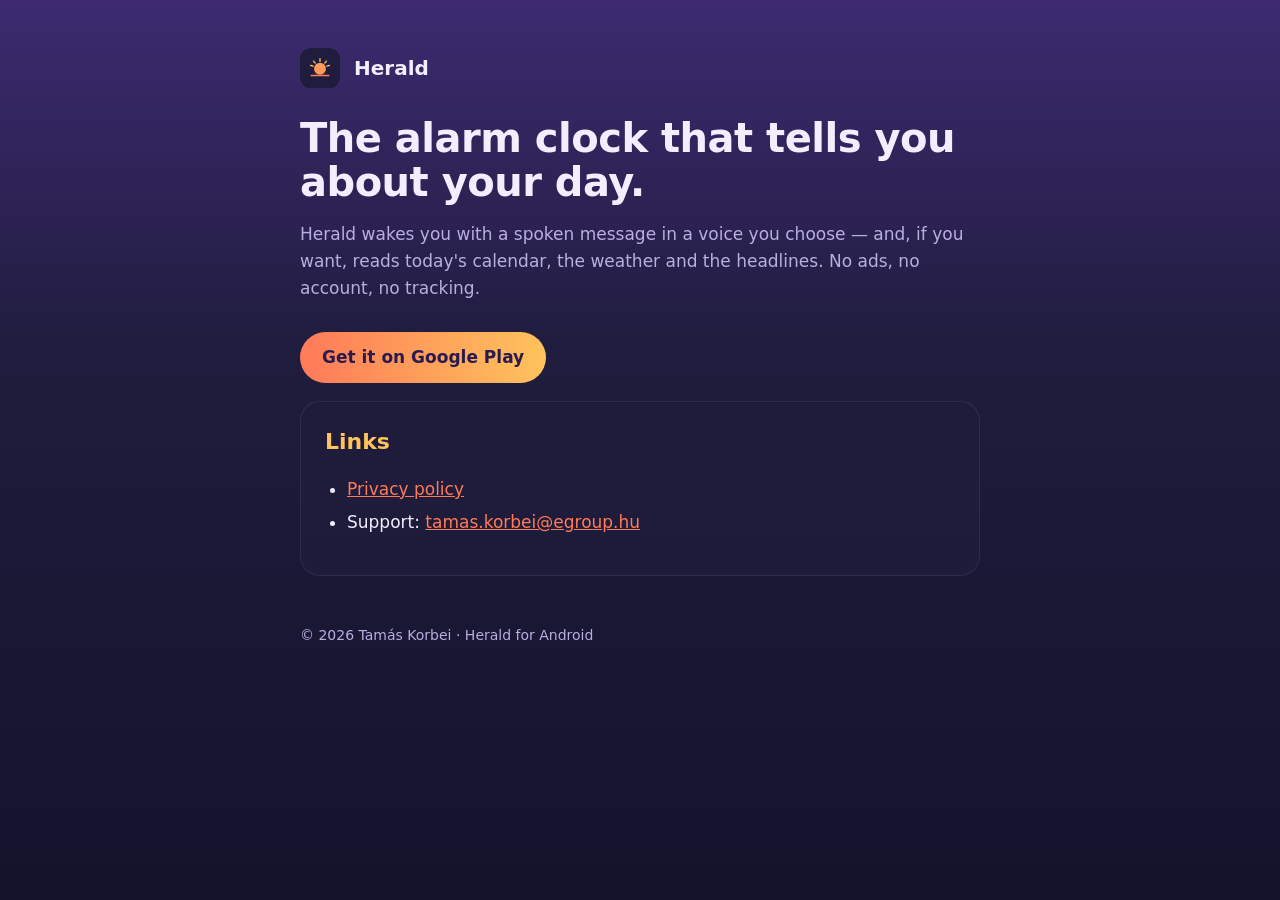
==== index.html @ 9652ef7a "Herald site: landing page and privacy policy Static pages for GitHub Pages; the policy is rendered f" ====
<!doctype html>
<html lang="en">
<head>
<meta charset="utf-8">
<meta name="viewport" content="width=device-width,initial-scale=1">
<title>Herald — Talking Alarm Clock</title>
<meta name="description" content="Herald is an Android alarm clock that wakes you with a voice and tells you about your day: calendar, weather and news, read aloud.">
<link rel="stylesheet" href="style.css">
</head>
<body>
<main>
<header><svg class="mark" viewBox="0 0 108 108" width="40" height="40" aria-hidden="true"><rect width="108" height="108" rx="24" fill="#1F1C3D"/><path d="M54,36 L54,29 M41.1,40.7 L36.6,35.3 M66.9,40.7 L71.4,35.3 M35.2,49.2 L28.6,46.8 M72.8,49.2 L79.4,46.8" stroke="#FFC35C" stroke-width="3.5" stroke-linecap="round" fill="none"/><circle cx="54" cy="56" r="16" fill="#FF9C5B"/><path d="M30,74 L78,74" stroke="#FF7A59" stroke-width="4" stroke-linecap="round"/></svg><a href="./">Herald</a></header>
<h1>The alarm clock that tells you about your day.</h1>
<p class="muted">Herald wakes you with a spoken message in a voice you choose — and, if you want, reads today's calendar, the weather and the headlines. No ads, no account, no tracking.</p>
<a class="cta" href="https://play.google.com/store/apps/details?id=hu.korbei.herald">Get it on Google Play</a>
<div class="card">
<h2 style="margin-top:0">Links</h2>
<ul>
<li><a href="privacy.html">Privacy policy</a></li>
<li>Support: <a href="mailto:tamas.korbei@egroup.hu">tamas.korbei@egroup.hu</a></li>
</ul>
</div>
<footer>© 2026 Tamás Korbei · Herald for Android</footer>
</main>
</body>
</html>
---- style.css ----
:root{--bg:#14122B;--card:#1F1C3D;--fg:#F3EEFF;--muted:#B9AEE0;--amber:#FFC35C;--coral:#FF7A59;--mint:#8FE3C4}
*{box-sizing:border-box}
html{color-scheme:dark}
body{margin:0;background:linear-gradient(180deg,#3D2A70 0,#1F1C3D 40%,#14122B 100%) fixed;color:var(--fg);
     font:17px/1.6 system-ui,-apple-system,"Segoe UI",Roboto,sans-serif}
main{max-width:720px;margin:0 auto;padding:48px 20px 80px}
header{display:flex;align-items:center;gap:14px;margin-bottom:28px}
header a{color:inherit;text-decoration:none;font-weight:700;font-size:20px}
.mark{width:40px;height:40px;border-radius:11px;background:linear-gradient(180deg,#3D2A70,#14122B);display:grid;place-items:center}
h1{font-size:40px;line-height:1.1;margin:0 0 8px;letter-spacing:-.5px}
h2{font-size:22px;margin:36px 0 10px;color:var(--amber)}
p,li{color:var(--fg)}
.muted{color:var(--muted)}
a{color:var(--coral)}
ul{padding-left:22px}
li{margin:6px 0}
.card{background:rgba(31,28,61,.75);border:1px solid rgba(255,255,255,.08);border-radius:20px;padding:22px 24px;margin:18px 0}
.cta{display:inline-block;margin-top:12px;padding:12px 22px;border-radius:999px;background:linear-gradient(90deg,var(--coral),var(--amber));color:#2A1B4F;font-weight:800;text-decoration:none}
footer{margin-top:48px;color:var(--muted);font-size:14px}
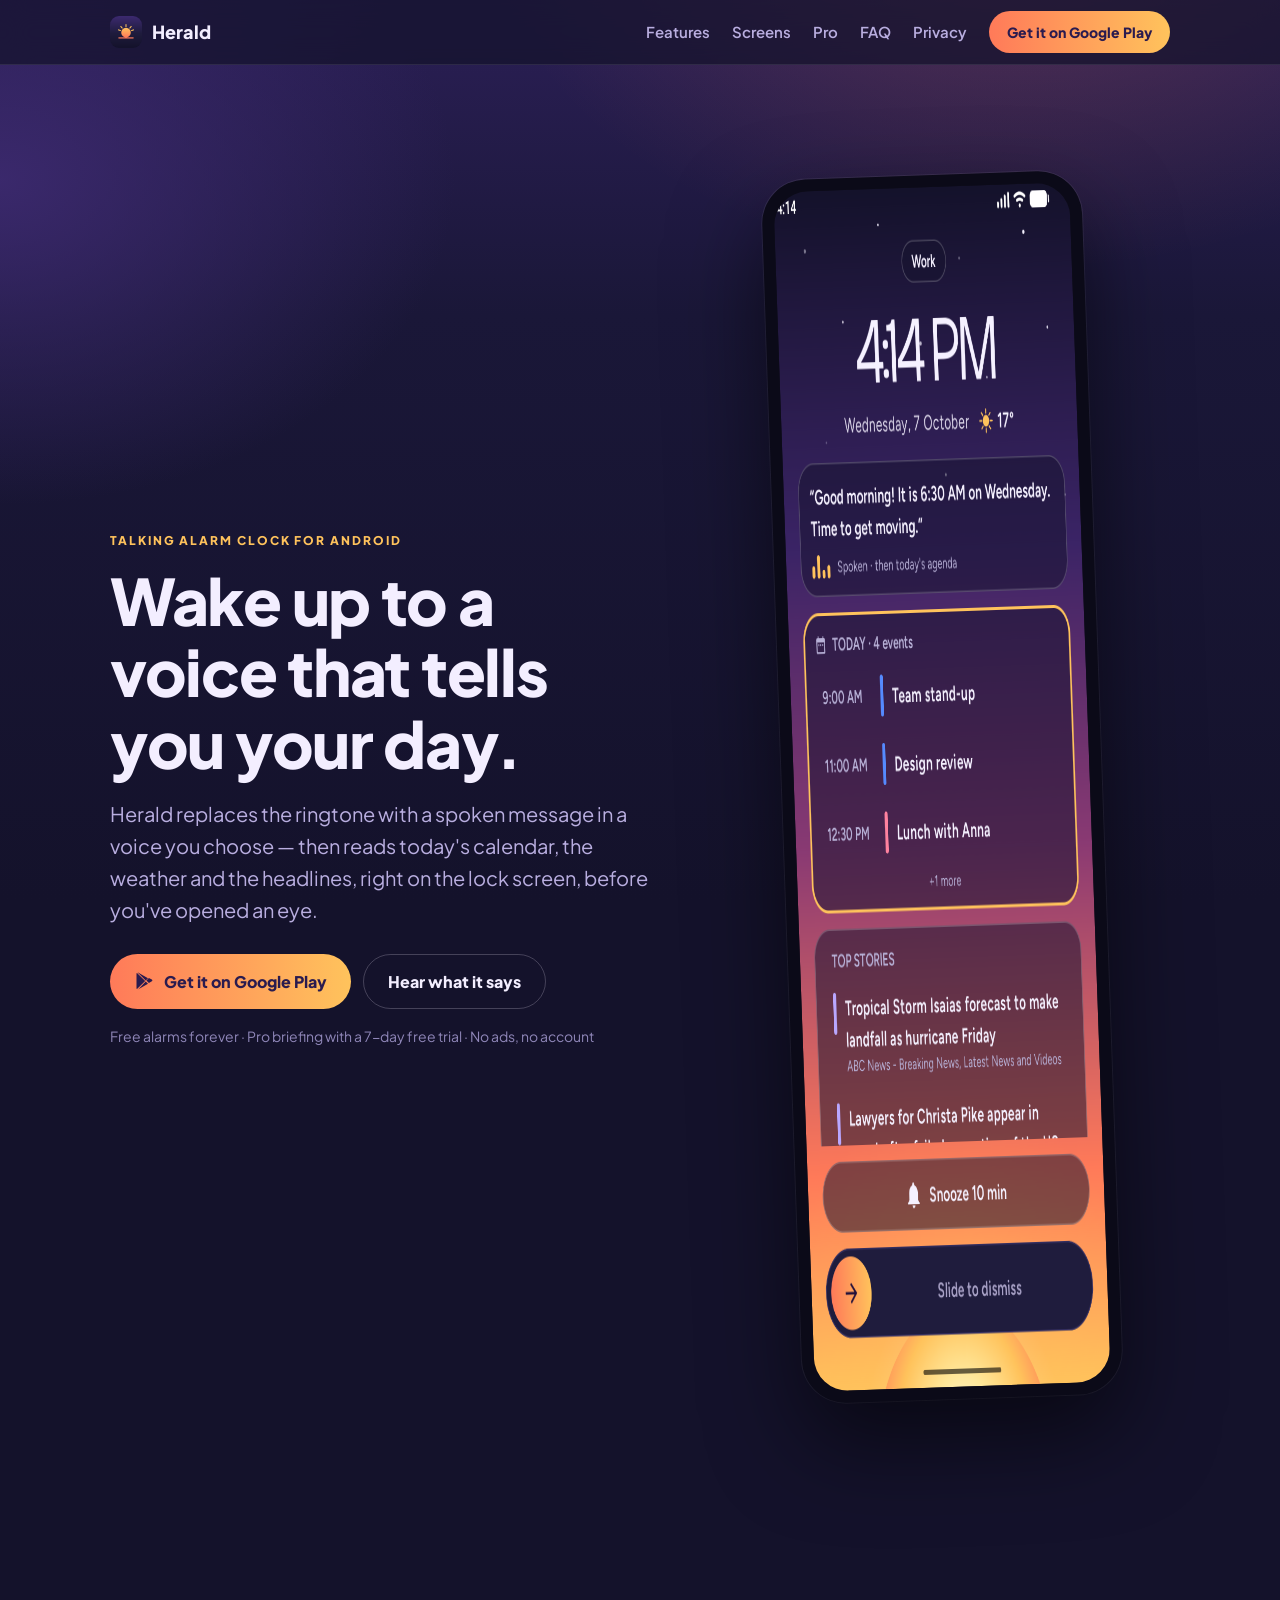
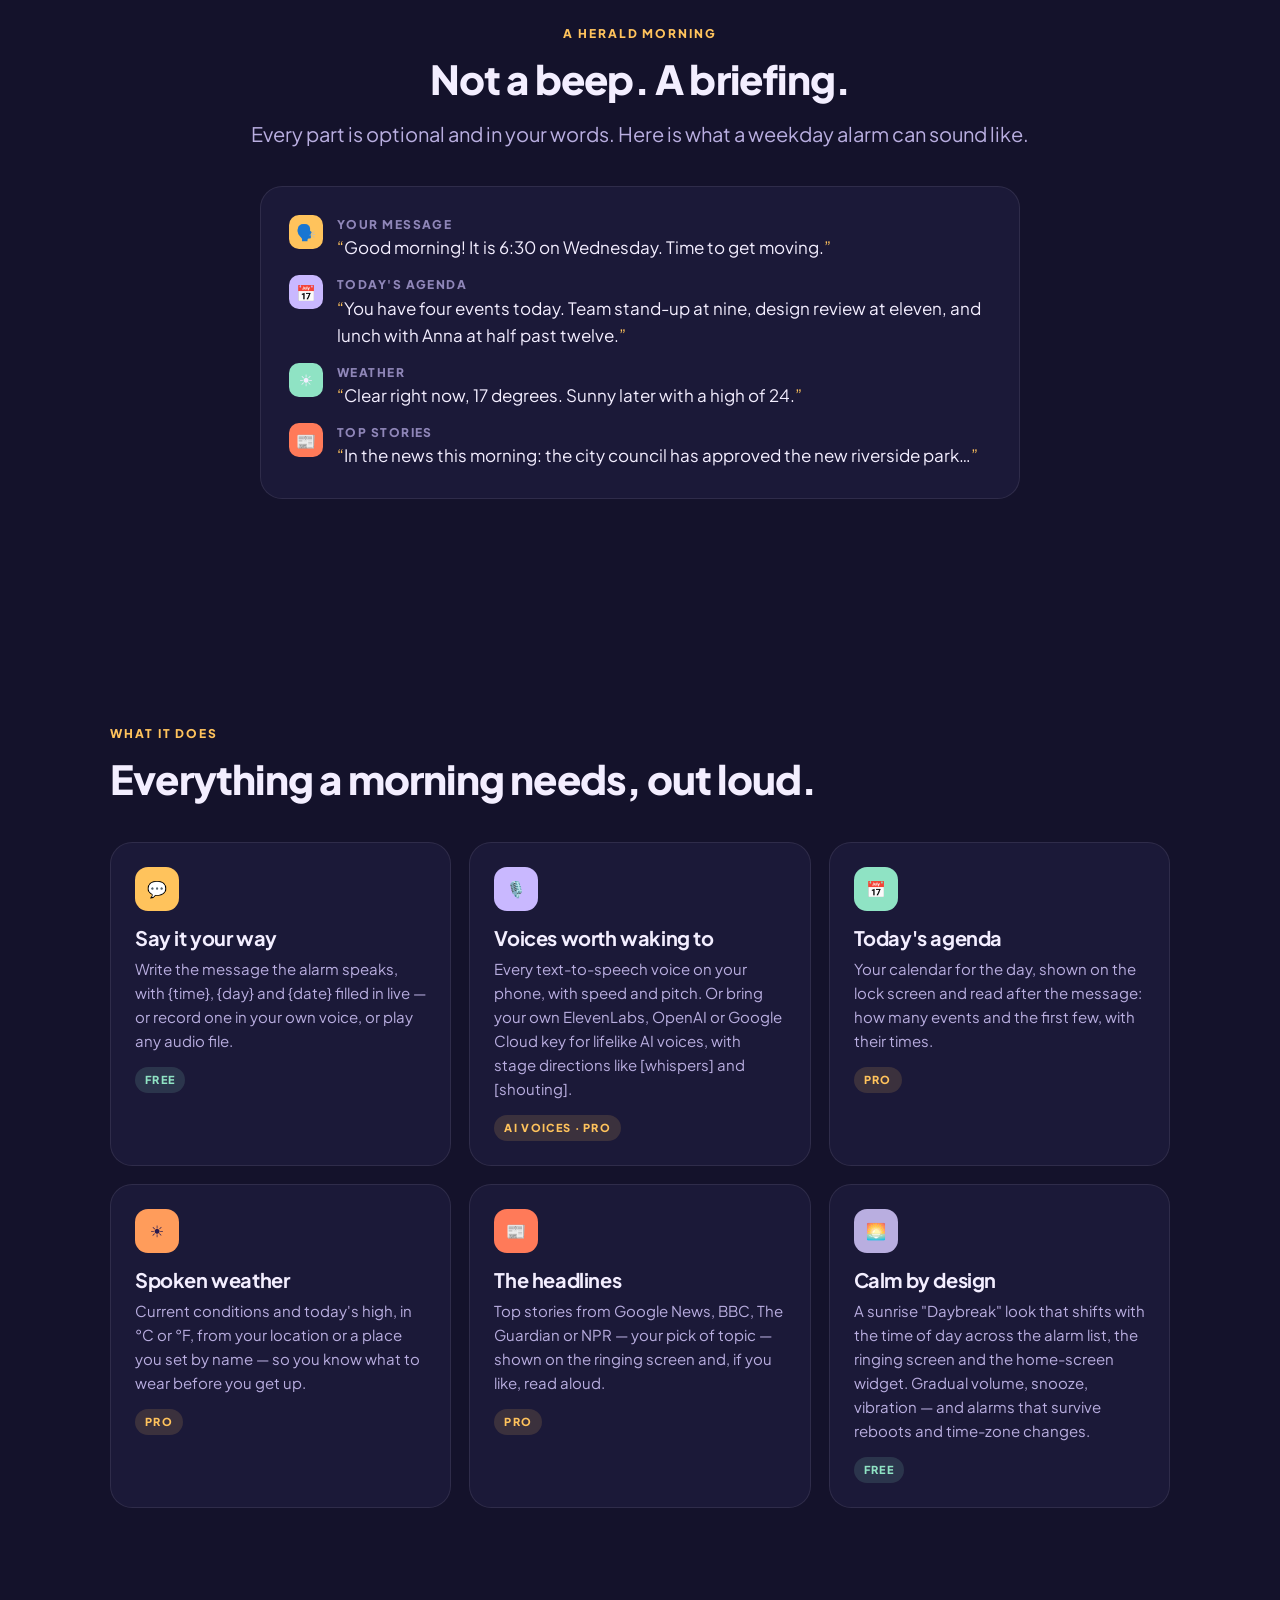
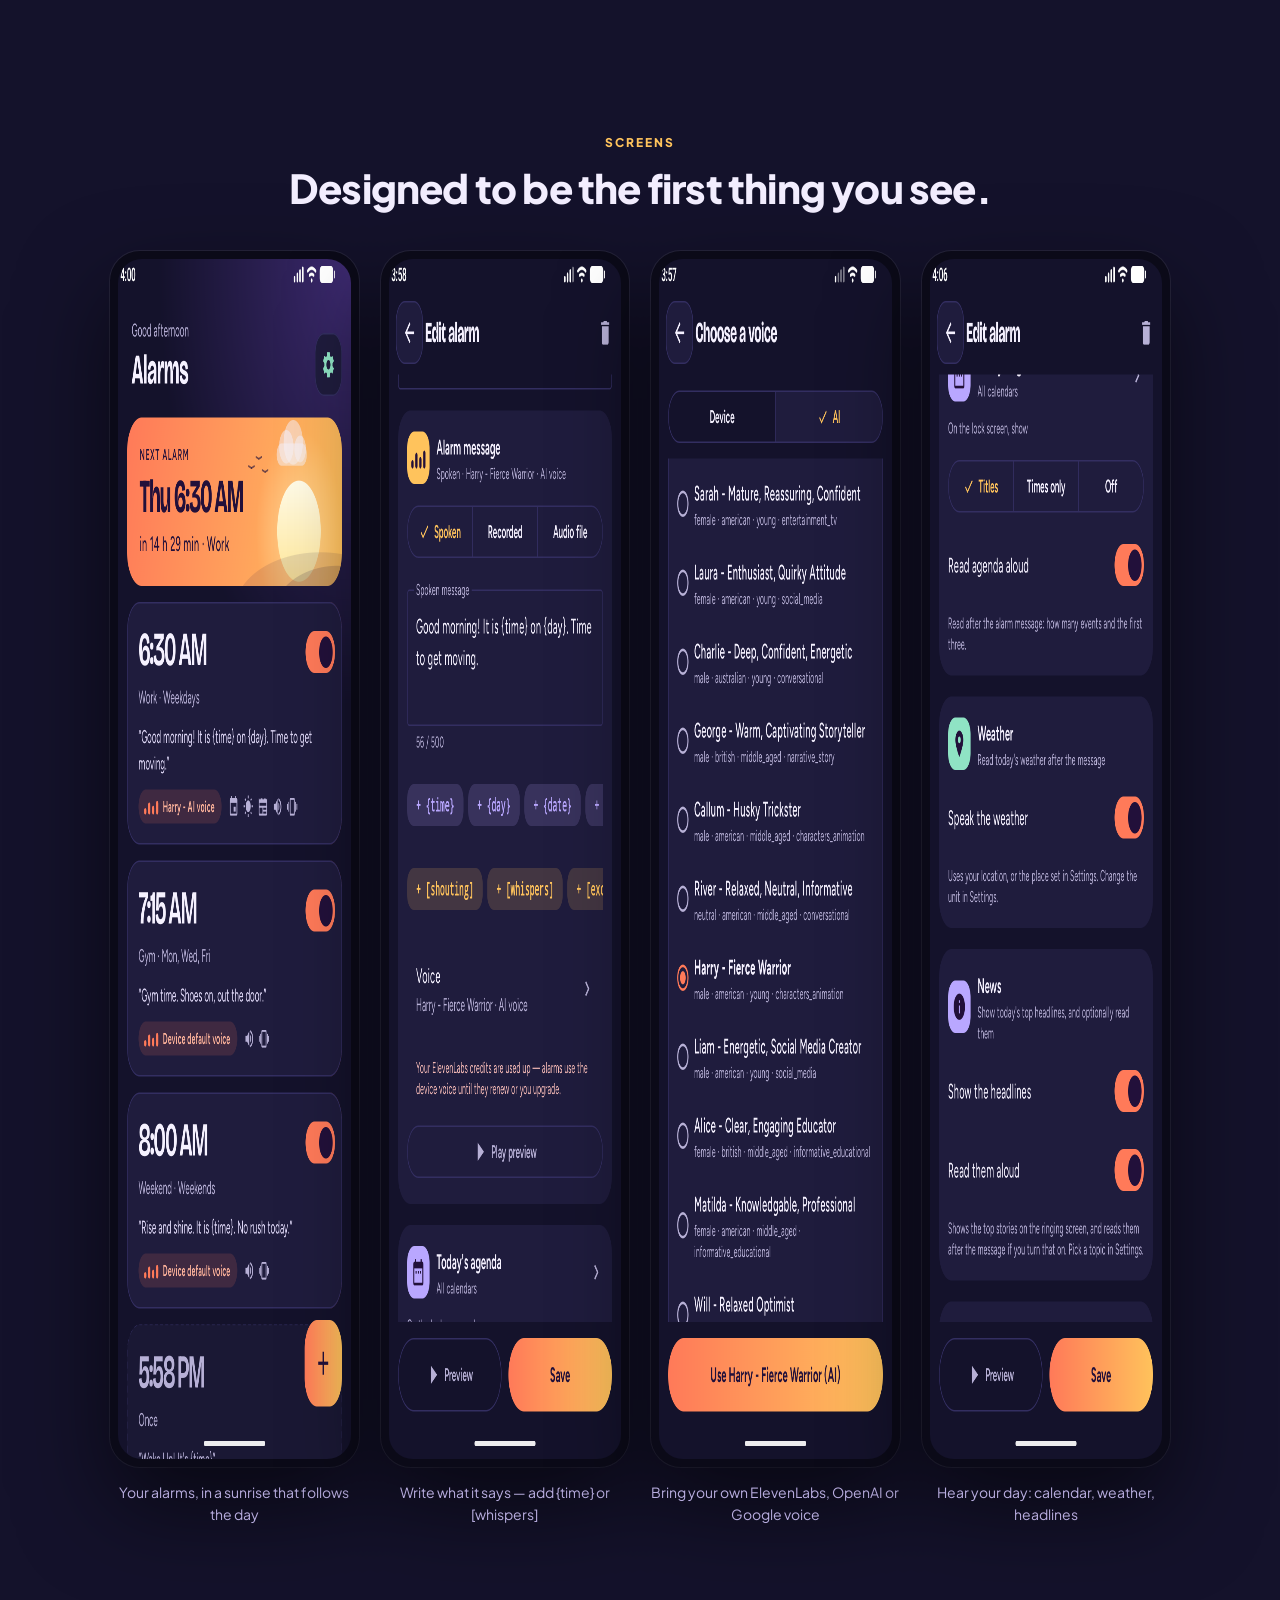
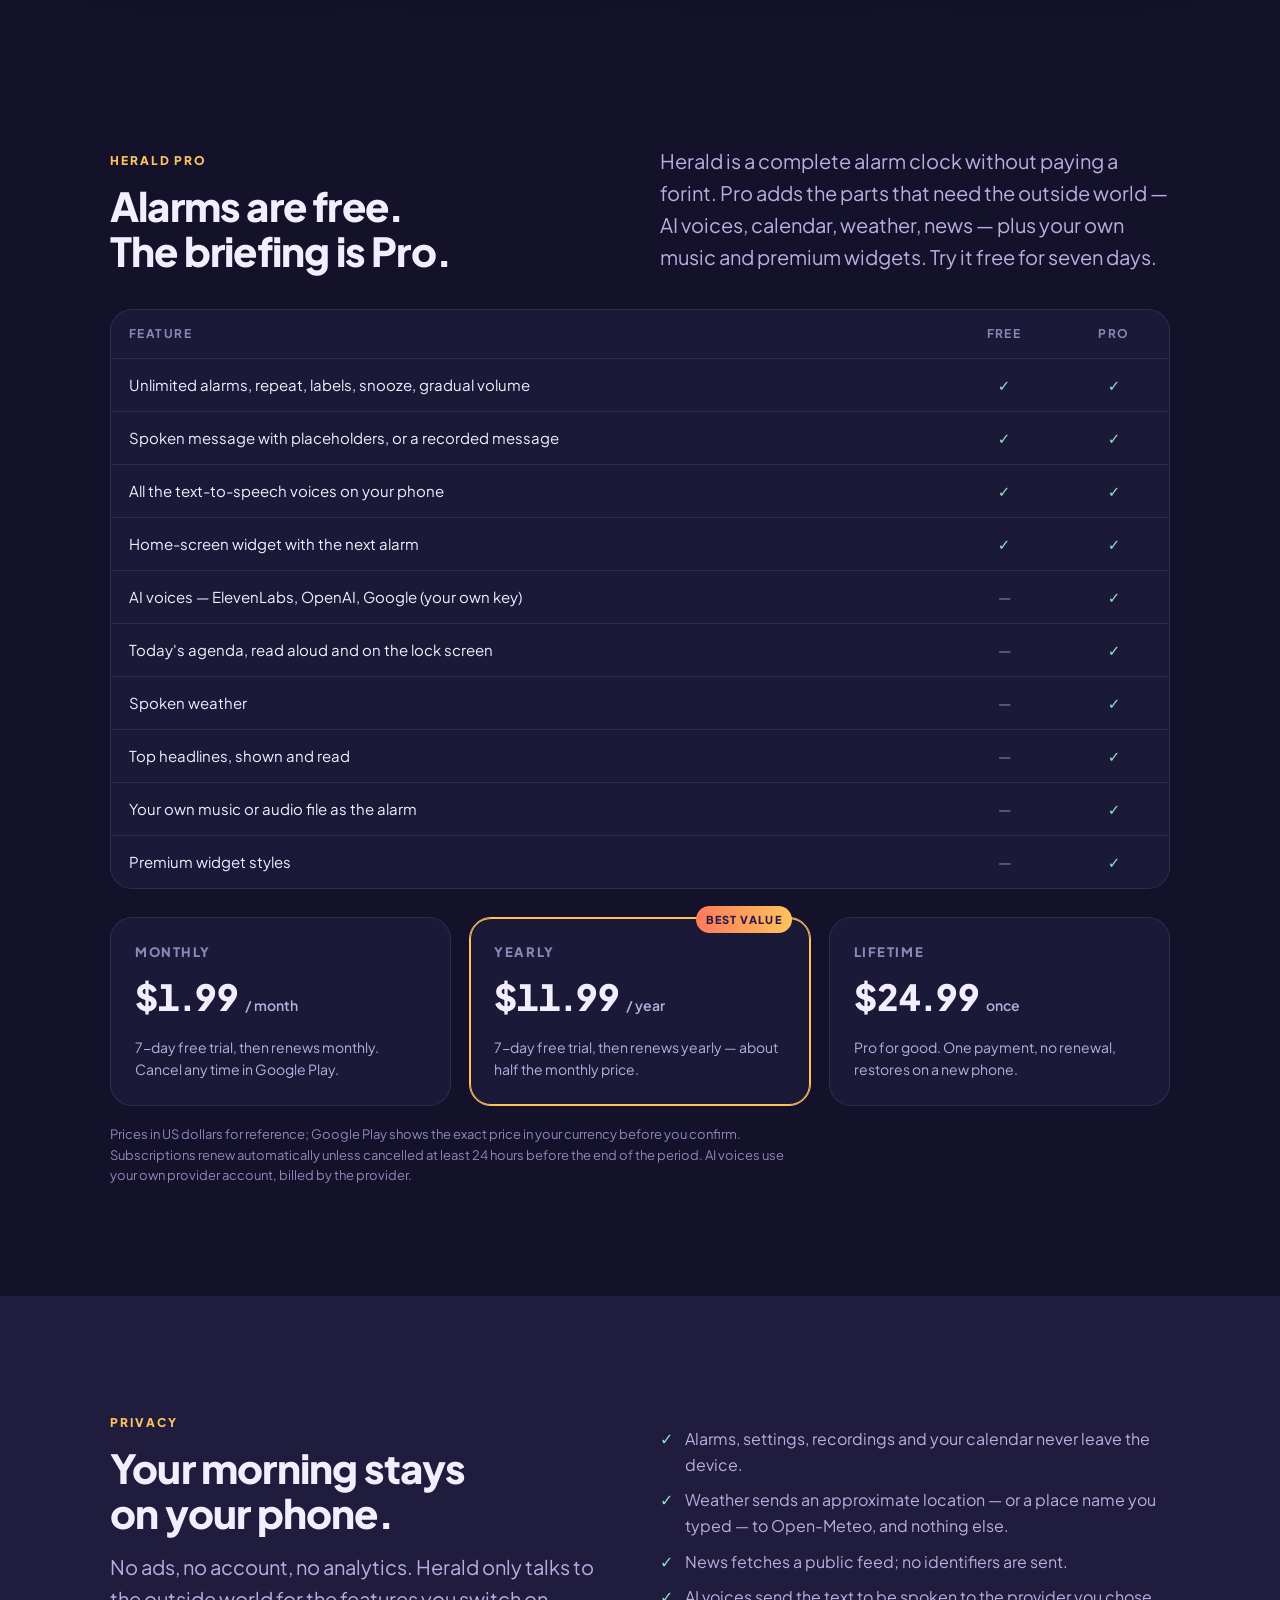
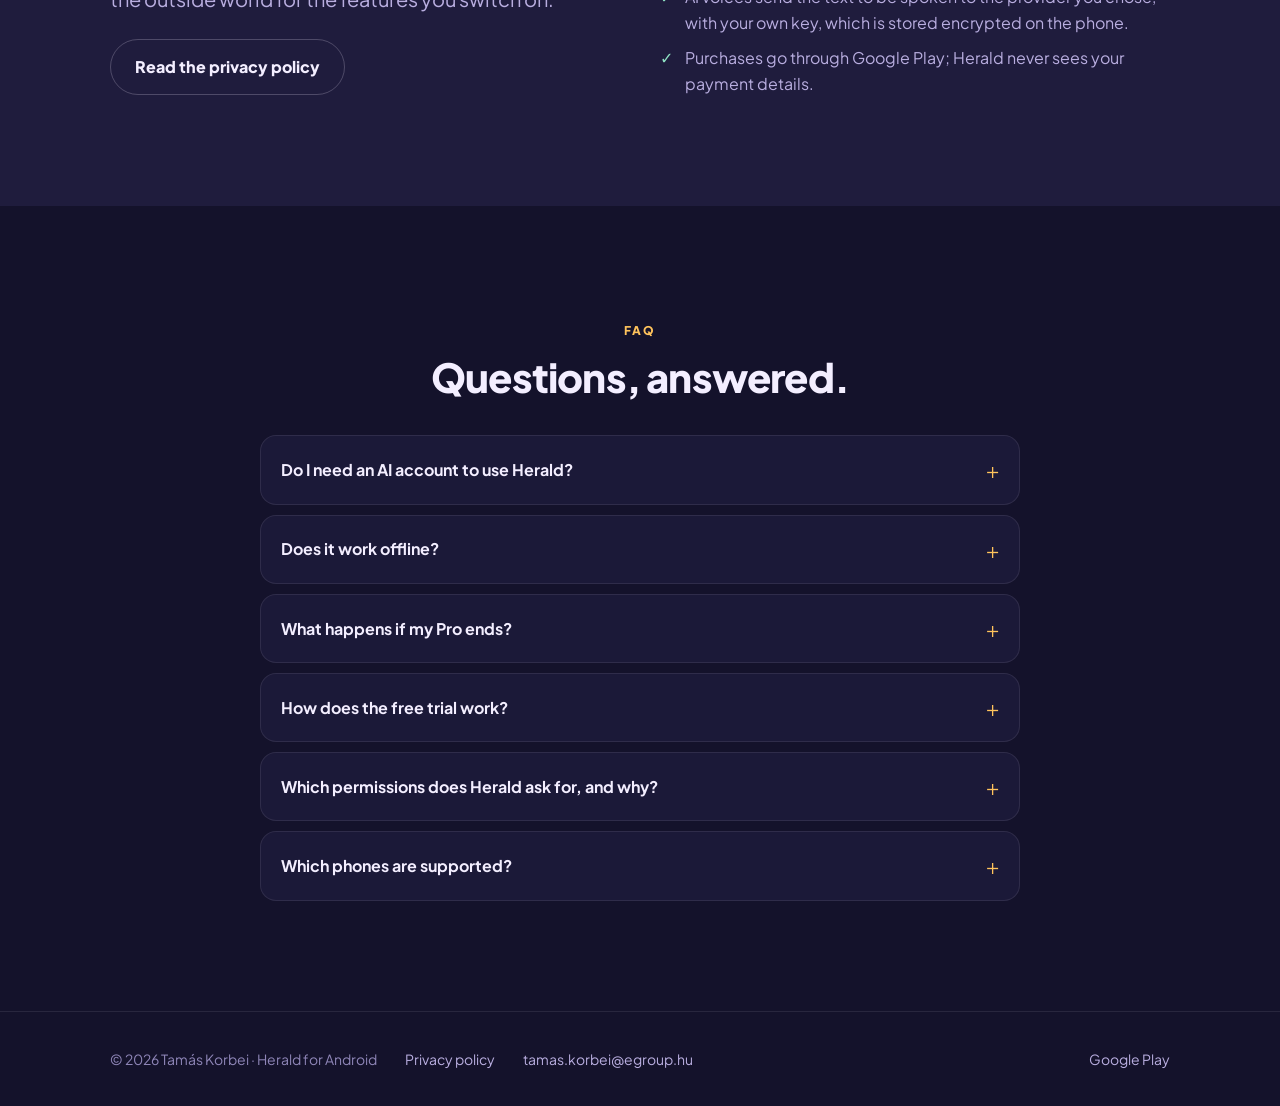
==== commit 5f56904f: "Full landing page: hero, sample morning, features, screens, Pro pricing, privacy, FAQ Co-Authored-By" ====
--- a/index.html
+++ b/index.html
@@ -3,24 +3,179 @@
 <head>
 <meta charset="utf-8">
 <meta name="viewport" content="width=device-width,initial-scale=1">
-<title>Herald — Talking Alarm Clock</title>
-<meta name="description" content="Herald is an Android alarm clock that wakes you with a voice and tells you about your day: calendar, weather and news, read aloud.">
+<title>Herald — The alarm clock that tells you about your day</title>
+<meta name="description" content="Herald is an Android alarm clock that wakes you with a voice and reads your day: today's calendar, the weather and the headlines. AI voices with your own key. No ads, no account, no tracking.">
+<meta property="og:title" content="Herald — Talking Alarm Clock for Android">
+<meta property="og:description" content="Wake up to a voice that tells you your day: calendar, weather and news, read aloud on the lock screen.">
+<meta property="og:image" content="https://korbei.github.io/herald-site/img/icon-512.png">
+<link rel="icon" href="img/icon-512.png">
+<link rel="preconnect" href="https://fonts.googleapis.com">
+<link rel="stylesheet" href="https://fonts.googleapis.com/css2?family=Plus+Jakarta+Sans:wght@500;600;700;800&display=swap">
 <link rel="stylesheet" href="style.css">
 </head>
 <body>
-<main>
-<header><svg class="mark" viewBox="0 0 108 108" width="40" height="40" aria-hidden="true"><rect width="108" height="108" rx="24" fill="#1F1C3D"/><path d="M54,36 L54,29 M41.1,40.7 L36.6,35.3 M66.9,40.7 L71.4,35.3 M35.2,49.2 L28.6,46.8 M72.8,49.2 L79.4,46.8" stroke="#FFC35C" stroke-width="3.5" stroke-linecap="round" fill="none"/><circle cx="54" cy="56" r="16" fill="#FF9C5B"/><path d="M30,74 L78,74" stroke="#FF7A59" stroke-width="4" stroke-linecap="round"/></svg><a href="./">Herald</a></header>
-<h1>The alarm clock that tells you about your day.</h1>
-<p class="muted">Herald wakes you with a spoken message in a voice you choose — and, if you want, reads today's calendar, the weather and the headlines. No ads, no account, no tracking.</p>
-<a class="cta" href="https://play.google.com/store/apps/details?id=hu.korbei.herald">Get it on Google Play</a>
-<div class="card">
-<h2 style="margin-top:0">Links</h2>
-<ul>
-<li><a href="privacy.html">Privacy policy</a></li>
-<li>Support: <a href="mailto:tamas.korbei@egroup.hu">tamas.korbei@egroup.hu</a></li>
-</ul>
+
+<div class="nav">
+  <div class="wrap">
+    <a class="brand" href="./"><img src="img/icon-512.png" alt="" width="32" height="32">Herald</a>
+    <nav>
+      <a href="#features">Features</a>
+      <a href="#screens">Screens</a>
+      <a href="#pro">Pro</a>
+      <a href="#faq">FAQ</a>
+      <a href="privacy.html">Privacy</a>
+    </nav>
+    <a class="btn btn-primary" href="https://play.google.com/store/apps/details?id=hu.korbei.herald">Get it on Google Play</a>
+  </div>
 </div>
-<footer>© 2026 Tamás Korbei · Herald for Android</footer>
-</main>
+
+<section class="hero">
+  <div class="wrap">
+    <div>
+      <span class="eyebrow">Talking alarm clock for Android</span>
+      <h1>Wake up to a voice that tells you your day.</h1>
+      <p class="lead" style="margin-top:18px">Herald replaces the ringtone with a spoken message in a voice you choose — then reads today's calendar, the weather and the headlines, right on the lock screen, before you've opened an eye.</p>
+      <div class="hero-actions">
+        <a class="btn btn-primary" href="https://play.google.com/store/apps/details?id=hu.korbei.herald">
+          <svg viewBox="0 0 24 24" fill="currentColor" aria-hidden="true"><path d="M3.6 2.3 13.4 12l-9.8 9.7c-.4-.2-.6-.6-.6-1.1V3.4c0-.5.2-.9.6-1.1Zm1.7-.3 11.5 6.6-2.7 2.7L4.4 1.9c.3-.1.6-.1.9.1Zm0 20 8.8-9.3 2.7 2.7L5.3 22c-.3.2-.6.2-.9 0Zm12.6-7.7-3-3 3-3 3.5 2c.9.5.9 1.5 0 2l-3.5 2Z"/></svg>
+          Get it on Google Play
+        </a>
+        <a class="btn btn-ghost" href="#sample">Hear what it says</a>
+      </div>
+      <p class="hero-note">Free alarms forever · Pro briefing with a 7-day free trial · No ads, no account</p>
+    </div>
+    <div class="phone"><img src="img/ringing.png" width="540" height="1200" alt="Herald's ringing screen: the time, the spoken message, today's agenda, the weather and the top stories"></div>
+  </div>
+</section>
+
+<section id="sample">
+  <div class="wrap">
+    <div style="text-align:center">
+      <span class="eyebrow">A Herald morning</span>
+      <h2>Not a beep. A briefing.</h2>
+      <p class="lead" style="margin:16px auto 0">Every part is optional and in your words. Here is what a weekday alarm can sound like.</p>
+    </div>
+    <div class="sample">
+      <ol>
+        <li><span class="dot" style="background:#FFC35C">🗣️</span><div><div class="who">Your message</div><q>Good morning! It is 6:30 on Wednesday. Time to get moving.</q></div></li>
+        <li><span class="dot" style="background:#C9B8FF">📅</span><div><div class="who">Today's agenda</div><q>You have four events today. Team stand-up at nine, design review at eleven, and lunch with Anna at half past twelve.</q></div></li>
+        <li><span class="dot" style="background:#8FE3C4">☀️</span><div><div class="who">Weather</div><q>Clear right now, 17 degrees. Sunny later with a high of 24.</q></div></li>
+        <li><span class="dot" style="background:#FF7A59">📰</span><div><div class="who">Top stories</div><q>In the news this morning: the city council has approved the new riverside park…</q></div></li>
+      </ol>
+    </div>
+  </div>
+</section>
+
+<section id="features">
+  <div class="wrap">
+    <span class="eyebrow">What it does</span>
+    <h2>Everything a morning needs, out loud.</h2>
+    <div class="grid">
+      <div class="feature"><div class="ico" style="background:#FFC35C">💬</div><h3>Say it your way</h3><p>Write the message the alarm speaks, with {time}, {day} and {date} filled in live — or record one in your own voice, or play any audio file.</p><span class="tag free">Free</span></div>
+      <div class="feature"><div class="ico" style="background:#C9B8FF">🎙️</div><h3>Voices worth waking to</h3><p>Every text-to-speech voice on your phone, with speed and pitch. Or bring your own ElevenLabs, OpenAI or Google Cloud key for lifelike AI voices, with stage directions like [whispers] and [shouting].</p><span class="tag">AI voices · Pro</span></div>
+      <div class="feature"><div class="ico" style="background:#8FE3C4">📅</div><h3>Today's agenda</h3><p>Your calendar for the day, shown on the lock screen and read after the message: how many events and the first few, with their times.</p><span class="tag">Pro</span></div>
+      <div class="feature"><div class="ico" style="background:#FF9C5B">☀️</div><h3>Spoken weather</h3><p>Current conditions and today's high, in °C or °F, from your location or a place you set by name — so you know what to wear before you get up.</p><span class="tag">Pro</span></div>
+      <div class="feature"><div class="ico" style="background:#FF7A59">📰</div><h3>The headlines</h3><p>Top stories from Google News, BBC, The Guardian or NPR — your pick of topic — shown on the ringing screen and, if you like, read aloud.</p><span class="tag">Pro</span></div>
+      <div class="feature"><div class="ico" style="background:#B9AEE0">🌅</div><h3>Calm by design</h3><p>A sunrise "Daybreak" look that shifts with the time of day across the alarm list, the ringing screen and the home-screen widget. Gradual volume, snooze, vibration — and alarms that survive reboots and time-zone changes.</p><span class="tag free">Free</span></div>
+    </div>
+  </div>
+</section>
+
+<section id="screens">
+  <div class="wrap">
+    <div style="text-align:center">
+      <span class="eyebrow">Screens</span>
+      <h2>Designed to be the first thing you see.</h2>
+    </div>
+    <div class="screens">
+      <figure><div class="phone"><img src="img/list.png" width="540" height="1200" alt="Alarm list with the next alarm in a sunrise card" loading="lazy"></div><figcaption>Your alarms, in a sunrise that follows the day</figcaption></figure>
+      <figure><div class="phone"><img src="img/message.png" width="540" height="1200" alt="Alarm editor with the spoken message and placeholder chips" loading="lazy"></div><figcaption>Write what it says — add {time} or [whispers]</figcaption></figure>
+      <figure><div class="phone"><img src="img/voices.png" width="540" height="1200" alt="AI voice picker listing ElevenLabs voices" loading="lazy"></div><figcaption>Bring your own ElevenLabs, OpenAI or Google voice</figcaption></figure>
+      <figure><div class="phone"><img src="img/briefing.png" width="540" height="1200" alt="Agenda, weather and news switches in the alarm editor" loading="lazy"></div><figcaption>Hear your day: calendar, weather, headlines</figcaption></figure>
+    </div>
+  </div>
+</section>
+
+<section id="pro">
+  <div class="wrap">
+    <div class="pro-head">
+      <div>
+        <span class="eyebrow">Herald Pro</span>
+        <h2>Alarms are free. The briefing is Pro.</h2>
+      </div>
+      <p class="lead">Herald is a complete alarm clock without paying a forint. Pro adds the parts that need the outside world — AI voices, calendar, weather, news — plus your own music and premium widgets. Try it free for seven days.</p>
+    </div>
+
+    <div class="compare">
+      <table>
+        <thead><tr><th>Feature</th><th>Free</th><th>Pro</th></tr></thead>
+        <tbody>
+          <tr><td>Unlimited alarms, repeat, labels, snooze, gradual volume</td><td class="yes">✓</td><td class="yes">✓</td></tr>
+          <tr><td>Spoken message with placeholders, or a recorded message</td><td class="yes">✓</td><td class="yes">✓</td></tr>
+          <tr><td>All the text-to-speech voices on your phone</td><td class="yes">✓</td><td class="yes">✓</td></tr>
+          <tr><td>Home-screen widget with the next alarm</td><td class="yes">✓</td><td class="yes">✓</td></tr>
+          <tr><td>AI voices — ElevenLabs, OpenAI, Google (your own key)</td><td class="no">—</td><td class="yes">✓</td></tr>
+          <tr><td>Today's agenda, read aloud and on the lock screen</td><td class="no">—</td><td class="yes">✓</td></tr>
+          <tr><td>Spoken weather</td><td class="no">—</td><td class="yes">✓</td></tr>
+          <tr><td>Top headlines, shown and read</td><td class="no">—</td><td class="yes">✓</td></tr>
+          <tr><td>Your own music or audio file as the alarm</td><td class="no">—</td><td class="yes">✓</td></tr>
+          <tr><td>Premium widget styles</td><td class="no">—</td><td class="yes">✓</td></tr>
+        </tbody>
+      </table>
+    </div>
+
+    <div class="plans">
+      <div class="plan"><div class="name">Monthly</div><div class="price">$1.99 <small>/ month</small></div><p>7-day free trial, then renews monthly. Cancel any time in Google Play.</p></div>
+      <div class="plan hot"><span class="badge">Best value</span><div class="name">Yearly</div><div class="price">$11.99 <small>/ year</small></div><p>7-day free trial, then renews yearly — about half the monthly price.</p></div>
+      <div class="plan"><div class="name">Lifetime</div><div class="price">$24.99 <small>once</small></div><p>Pro for good. One payment, no renewal, restores on a new phone.</p></div>
+    </div>
+    <p class="fine">Prices in US dollars for reference; Google Play shows the exact price in your currency before you confirm. Subscriptions renew automatically unless cancelled at least 24 hours before the end of the period. AI voices use your own provider account, billed by the provider.</p>
+  </div>
+</section>
+
+<section class="privacy">
+  <div class="wrap">
+    <div>
+      <span class="eyebrow">Privacy</span>
+      <h2>Your morning stays on your phone.</h2>
+      <p class="lead" style="margin-top:16px">No ads, no account, no analytics. Herald only talks to the outside world for the features you switch on.</p>
+      <a class="btn btn-ghost" href="privacy.html" style="margin-top:24px">Read the privacy policy</a>
+    </div>
+    <ul class="checks">
+      <li>Alarms, settings, recordings and your calendar never leave the device.</li>
+      <li>Weather sends an approximate location — or a place name you typed — to Open-Meteo, and nothing else.</li>
+      <li>News fetches a public feed; no identifiers are sent.</li>
+      <li>AI voices send the text to be spoken to the provider you chose, with your own key, which is stored encrypted on the phone.</li>
+      <li>Purchases go through Google Play; Herald never sees your payment details.</li>
+    </ul>
+  </div>
+</section>
+
+<section id="faq">
+  <div class="wrap">
+    <div style="text-align:center">
+      <span class="eyebrow">FAQ</span>
+      <h2>Questions, answered.</h2>
+    </div>
+    <div class="faq">
+      <details><summary>Do I need an AI account to use Herald?</summary><p>No. Herald uses the voices already on your phone, for free, with no sign-up. AI voices are an option for Pro users who have their own ElevenLabs, OpenAI or Google Cloud account — you paste your key, Herald sends only the text to speak, and the provider bills you directly for what you use.</p></details>
+      <details><summary>Does it work offline?</summary><p>Alarms, spoken messages with device voices, recordings and your own music all work with no connection. Weather, news and AI voices are fetched ahead of time and cached, so a flaky morning connection usually doesn't matter; if something couldn't be fetched, the alarm still rings and the device voice reads your message.</p></details>
+      <details><summary>What happens if my Pro ends?</summary><p>Your alarms keep ringing exactly as before. The Pro extras — AI voices, agenda, weather, news, audio-file alarms — pause until Pro is active again, and the alarm list shows which alarms are affected. Nothing is deleted.</p></details>
+      <details><summary>How does the free trial work?</summary><p>Start the trial from the paywall; Google Play handles it. You get seven days of Pro, then the plan you picked renews unless you cancel in Google Play's Subscriptions page at least 24 hours before the trial ends. One trial per Google account.</p></details>
+      <details><summary>Which permissions does Herald ask for, and why?</summary><p>Exact alarms and notifications to ring; calendar only for the agenda; microphone only to record a message; approximate location only for weather with your location. Everything else is optional and explained in the privacy policy.</p></details>
+      <details><summary>Which phones are supported?</summary><p>Android 12 and newer. Herald is built with Android's exact-alarm and full-screen-intent APIs so it rings on the lock screen like a system alarm.</p></details>
+    </div>
+  </div>
+</section>
+
+<footer>
+  <div class="wrap">
+    <span>© 2026 Tamás Korbei · Herald for Android</span>
+    <a href="privacy.html">Privacy policy</a>
+    <a href="mailto:tamas.korbei@egroup.hu">tamas.korbei@egroup.hu</a>
+    <a class="sp" href="https://play.google.com/store/apps/details?id=hu.korbei.herald">Google Play</a>
+  </div>
+</footer>
+
 </body>
 </html>
--- a/style.css
+++ b/style.css
@@ -1,19 +1,130 @@
-:root{--bg:#14122B;--card:#1F1C3D;--fg:#F3EEFF;--muted:#B9AEE0;--amber:#FFC35C;--coral:#FF7A59;--mint:#8FE3C4}
+/* Herald site — Daybreak palette, dark by design (matches the app). */
+:root{
+  --bg:#14122B; --bg2:#1F1C3D; --sky:#3D2A70; --card:rgba(31,28,61,.72); --line:rgba(243,238,255,.09);
+  --fg:#F3EEFF; --muted:#B9AEE0; --dim:#8F86B8;
+  --amber:#FFC35C; --coral:#FF7A59; --mint:#8FE3C4; --lilac:#C9B8FF; --ink:#2A1B4F;
+  --grad:linear-gradient(90deg,var(--coral),var(--amber));
+  --radius:22px; --max:1100px;
+}
 *{box-sizing:border-box}
-html{color-scheme:dark}
-body{margin:0;background:linear-gradient(180deg,#3D2A70 0,#1F1C3D 40%,#14122B 100%) fixed;color:var(--fg);
-     font:17px/1.6 system-ui,-apple-system,"Segoe UI",Roboto,sans-serif}
-main{max-width:720px;margin:0 auto;padding:48px 20px 80px}
-header{display:flex;align-items:center;gap:14px;margin-bottom:28px}
-header a{color:inherit;text-decoration:none;font-weight:700;font-size:20px}
-.mark{width:40px;height:40px;border-radius:11px;background:linear-gradient(180deg,#3D2A70,#14122B);display:grid;place-items:center}
-h1{font-size:40px;line-height:1.1;margin:0 0 8px;letter-spacing:-.5px}
-h2{font-size:22px;margin:36px 0 10px;color:var(--amber)}
-p,li{color:var(--fg)}
-.muted{color:var(--muted)}
+html{color-scheme:dark;scroll-behavior:smooth;-webkit-text-size-adjust:100%}
+body{margin:0;background:var(--bg);color:var(--fg);font:16px/1.6 "Plus Jakarta Sans",system-ui,-apple-system,"Segoe UI",Roboto,sans-serif}
+body::before{content:"";position:fixed;inset:0;z-index:-1;background:
+  radial-gradient(900px 600px at 80% -10%,rgba(255,122,89,.22),transparent 60%),
+  radial-gradient(700px 500px at 0% 20%,rgba(61,42,112,.9),transparent 65%),
+  linear-gradient(180deg,#2B1F56 0,#1A1738 35%,#14122B 100%)}
+img{max-width:100%;display:block}
 a{color:var(--coral)}
-ul{padding-left:22px}
-li{margin:6px 0}
-.card{background:rgba(31,28,61,.75);border:1px solid rgba(255,255,255,.08);border-radius:20px;padding:22px 24px;margin:18px 0}
-.cta{display:inline-block;margin-top:12px;padding:12px 22px;border-radius:999px;background:linear-gradient(90deg,var(--coral),var(--amber));color:#2A1B4F;font-weight:800;text-decoration:none}
-footer{margin-top:48px;color:var(--muted);font-size:14px}
+h1,h2,h3{line-height:1.12;letter-spacing:-.02em;margin:0;text-wrap:balance}
+h1{font-size:clamp(38px,6vw,64px);font-weight:800}
+h2{font-size:clamp(28px,4vw,40px);font-weight:800}
+h3{font-size:20px;font-weight:700}
+p{margin:0}
+.wrap{max-width:var(--max);margin:0 auto;padding-inline:20px}
+.eyebrow{display:inline-block;font-size:12px;font-weight:800;letter-spacing:.16em;text-transform:uppercase;color:var(--amber);margin-bottom:14px}
+.lead{font-size:clamp(17px,2vw,20px);color:var(--muted);max-width:60ch}
+section{padding-block:clamp(56px,9vw,110px)}
+.btn{display:inline-flex;align-items:center;gap:10px;padding:14px 24px;border-radius:999px;font-weight:800;text-decoration:none;transition:transform .15s}
+.btn:hover{transform:translateY(-1px)}
+.btn-primary{background:var(--grad);color:var(--ink)}
+.btn-ghost{color:var(--fg);border:1px solid rgba(243,238,255,.22)}
+.btn svg{width:20px;height:20px}
+
+/* nav */
+.nav{position:sticky;top:0;z-index:10;backdrop-filter:blur(14px);background:rgba(20,18,43,.72);border-bottom:1px solid var(--line)}
+.nav .wrap{display:flex;align-items:center;gap:22px;height:64px}
+.brand{display:flex;align-items:center;gap:10px;color:var(--fg);text-decoration:none;font-weight:800;font-size:18px}
+.brand img{width:32px;height:32px;border-radius:9px}
+.nav nav{margin-left:auto;display:flex;gap:22px}
+.nav nav a{color:var(--muted);text-decoration:none;font-weight:600;font-size:15px}
+.nav nav a:hover{color:var(--fg)}
+.nav .btn{padding:10px 18px;font-size:14px}
+@media (max-width:720px){.nav nav{display:none}}
+
+/* hero */
+.hero .wrap{display:grid;grid-template-columns:1.1fr .9fr;gap:48px;align-items:center}
+.hero-actions{display:flex;flex-wrap:wrap;gap:12px;margin-top:28px}
+.hero-note{margin-top:16px;color:var(--dim);font-size:14px}
+.phone{width:min(320px,80vw);margin:0 auto;padding:12px;border-radius:44px;background:#0B0A18;box-shadow:0 40px 90px rgba(0,0,0,.55),0 0 0 1px rgba(255,255,255,.08)}
+.phone img{border-radius:34px}
+.hero .phone{transform:rotate(-2deg)}
+@media (max-width:860px){.hero .wrap{grid-template-columns:1fr}.hero .phone{transform:none;margin-top:12px}}
+
+/* sample morning */
+.sample{background:var(--card);border:1px solid var(--line);border-radius:var(--radius);padding:28px;max-width:760px;margin:36px auto 0}
+.sample ol{list-style:none;margin:0;padding:0;display:grid;gap:14px}
+.sample li{display:grid;grid-template-columns:34px 1fr;gap:14px;align-items:start}
+.sample .dot{width:34px;height:34px;border-radius:10px;display:grid;place-items:center;font-size:16px}
+.sample .who{font-size:12px;font-weight:800;letter-spacing:.12em;text-transform:uppercase;color:var(--dim)}
+.sample q{font-size:17px}
+.sample q::before,.sample q::after{color:var(--amber)}
+
+/* features */
+.grid{display:grid;grid-template-columns:repeat(3,1fr);gap:18px;margin-top:40px}
+@media (max-width:900px){.grid{grid-template-columns:repeat(2,1fr)}}
+@media (max-width:560px){.grid{grid-template-columns:1fr}}
+.feature{background:var(--card);border:1px solid var(--line);border-radius:var(--radius);padding:24px}
+.feature .ico{width:44px;height:44px;border-radius:13px;display:grid;place-items:center;margin-bottom:16px;color:var(--ink)}
+.feature p{color:var(--muted);margin-top:8px;font-size:15px}
+.tag{display:inline-block;margin-top:14px;font-size:11px;font-weight:800;letter-spacing:.12em;text-transform:uppercase;padding:4px 10px;border-radius:999px;background:rgba(255,195,92,.14);color:var(--amber)}
+.tag.free{background:rgba(143,227,196,.14);color:var(--mint)}
+
+/* screens */
+.screens{display:grid;grid-template-columns:repeat(4,1fr);gap:22px;margin-top:40px}
+@media (max-width:900px){.screens{grid-template-columns:repeat(2,1fr)}}
+.screens figure{margin:0;text-align:center}
+.screens .phone{width:100%;padding:8px;border-radius:30px}
+.screens .phone img{border-radius:24px}
+.screens figcaption{margin-top:14px;color:var(--muted);font-size:14px}
+
+/* pro */
+.pro-head{display:grid;grid-template-columns:1fr 1fr;gap:40px;align-items:end}
+@media (max-width:860px){.pro-head{grid-template-columns:1fr}}
+.compare{margin-top:36px;border:1px solid var(--line);border-radius:var(--radius);overflow:hidden;background:var(--card)}
+.compare table{width:100%;border-collapse:collapse;font-size:15px}
+.compare th,.compare td{padding:14px 18px;border-bottom:1px solid var(--line);text-align:left}
+.compare th{font-size:12px;letter-spacing:.12em;text-transform:uppercase;color:var(--dim)}
+.compare td:nth-child(2),.compare td:nth-child(3),.compare th:nth-child(2),.compare th:nth-child(3){text-align:center;width:110px}
+.compare tr:last-child td{border-bottom:0}
+.yes{color:var(--mint);font-weight:800}.no{color:var(--dim)}
+.plans{display:grid;grid-template-columns:repeat(3,1fr);gap:18px;margin-top:28px}
+@media (max-width:760px){.plans{grid-template-columns:1fr}}
+.plan{background:var(--card);border:1px solid var(--line);border-radius:var(--radius);padding:24px;position:relative}
+.plan.hot{border-color:var(--amber);box-shadow:0 0 0 1px var(--amber) inset}
+.plan .badge{position:absolute;top:-12px;right:18px;background:var(--grad);color:var(--ink);font-size:11px;font-weight:800;letter-spacing:.1em;text-transform:uppercase;padding:5px 10px;border-radius:999px}
+.plan .name{font-size:13px;font-weight:800;letter-spacing:.12em;text-transform:uppercase;color:var(--dim)}
+.plan .price{font-size:36px;font-weight:800;margin-top:6px;font-variant-numeric:tabular-nums}
+.plan .price small{font-size:14px;font-weight:600;color:var(--muted)}
+.plan p{color:var(--muted);margin-top:10px;font-size:14px}
+.fine{margin-top:18px;color:var(--dim);font-size:13px;max-width:70ch}
+
+/* privacy strip */
+.privacy{background:var(--bg2)}
+.privacy .wrap{display:grid;grid-template-columns:1fr 1fr;gap:40px;align-items:center}
+@media (max-width:860px){.privacy .wrap{grid-template-columns:1fr}}
+.checks{list-style:none;padding:0;margin:20px 0 0;display:grid;gap:10px}
+.checks li{display:flex;gap:12px;align-items:start;color:var(--muted)}
+.checks li::before{content:"\2713";color:var(--mint);font-weight:800;flex:none}
+
+/* faq */
+.faq{max-width:760px;margin:36px auto 0;display:grid;gap:10px}
+details{background:var(--card);border:1px solid var(--line);border-radius:16px;padding:16px 20px}
+summary{cursor:pointer;font-weight:700;list-style:none;display:flex;justify-content:space-between;align-items:center}
+summary::-webkit-details-marker{display:none}
+summary::after{content:"+";color:var(--amber);font-size:22px;font-weight:300}
+details[open] summary::after{content:"\2013"}
+details p{color:var(--muted);margin-top:10px}
+
+/* footer */
+footer{border-top:1px solid var(--line);padding-block:36px;color:var(--dim);font-size:14px}
+footer .wrap{display:flex;flex-wrap:wrap;gap:12px 28px;align-items:center}
+footer a{color:var(--muted);text-decoration:none}
+footer .sp{margin-left:auto}
+
+/* policy page */
+.doc{max-width:760px;margin:0 auto;padding:48px 20px 80px}
+.doc h1{font-size:clamp(32px,5vw,44px);margin-bottom:8px}
+.doc h2{font-size:22px;margin:40px 0 10px;color:var(--amber)}
+.doc p{margin:12px 0}
+.doc ul{padding-left:22px}.doc li{margin:8px 0}
+.doc .muted{color:var(--muted)}
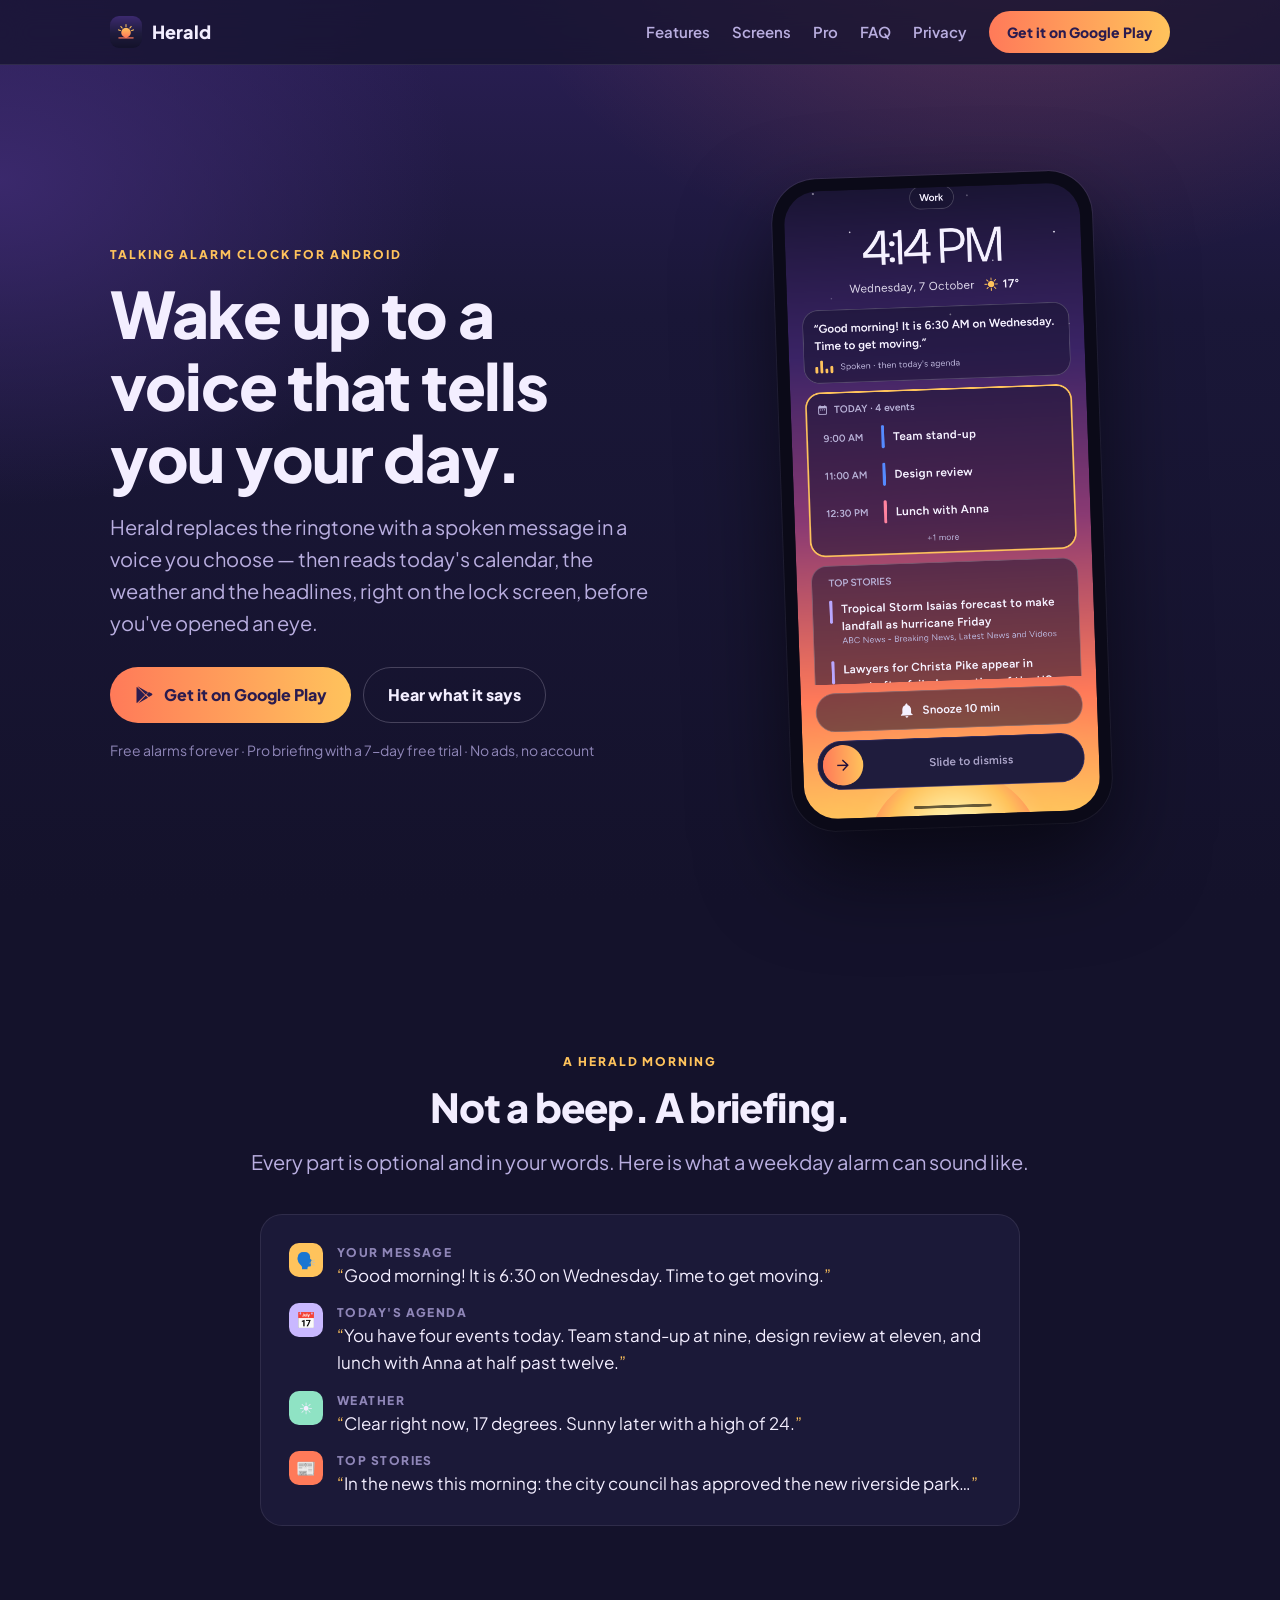
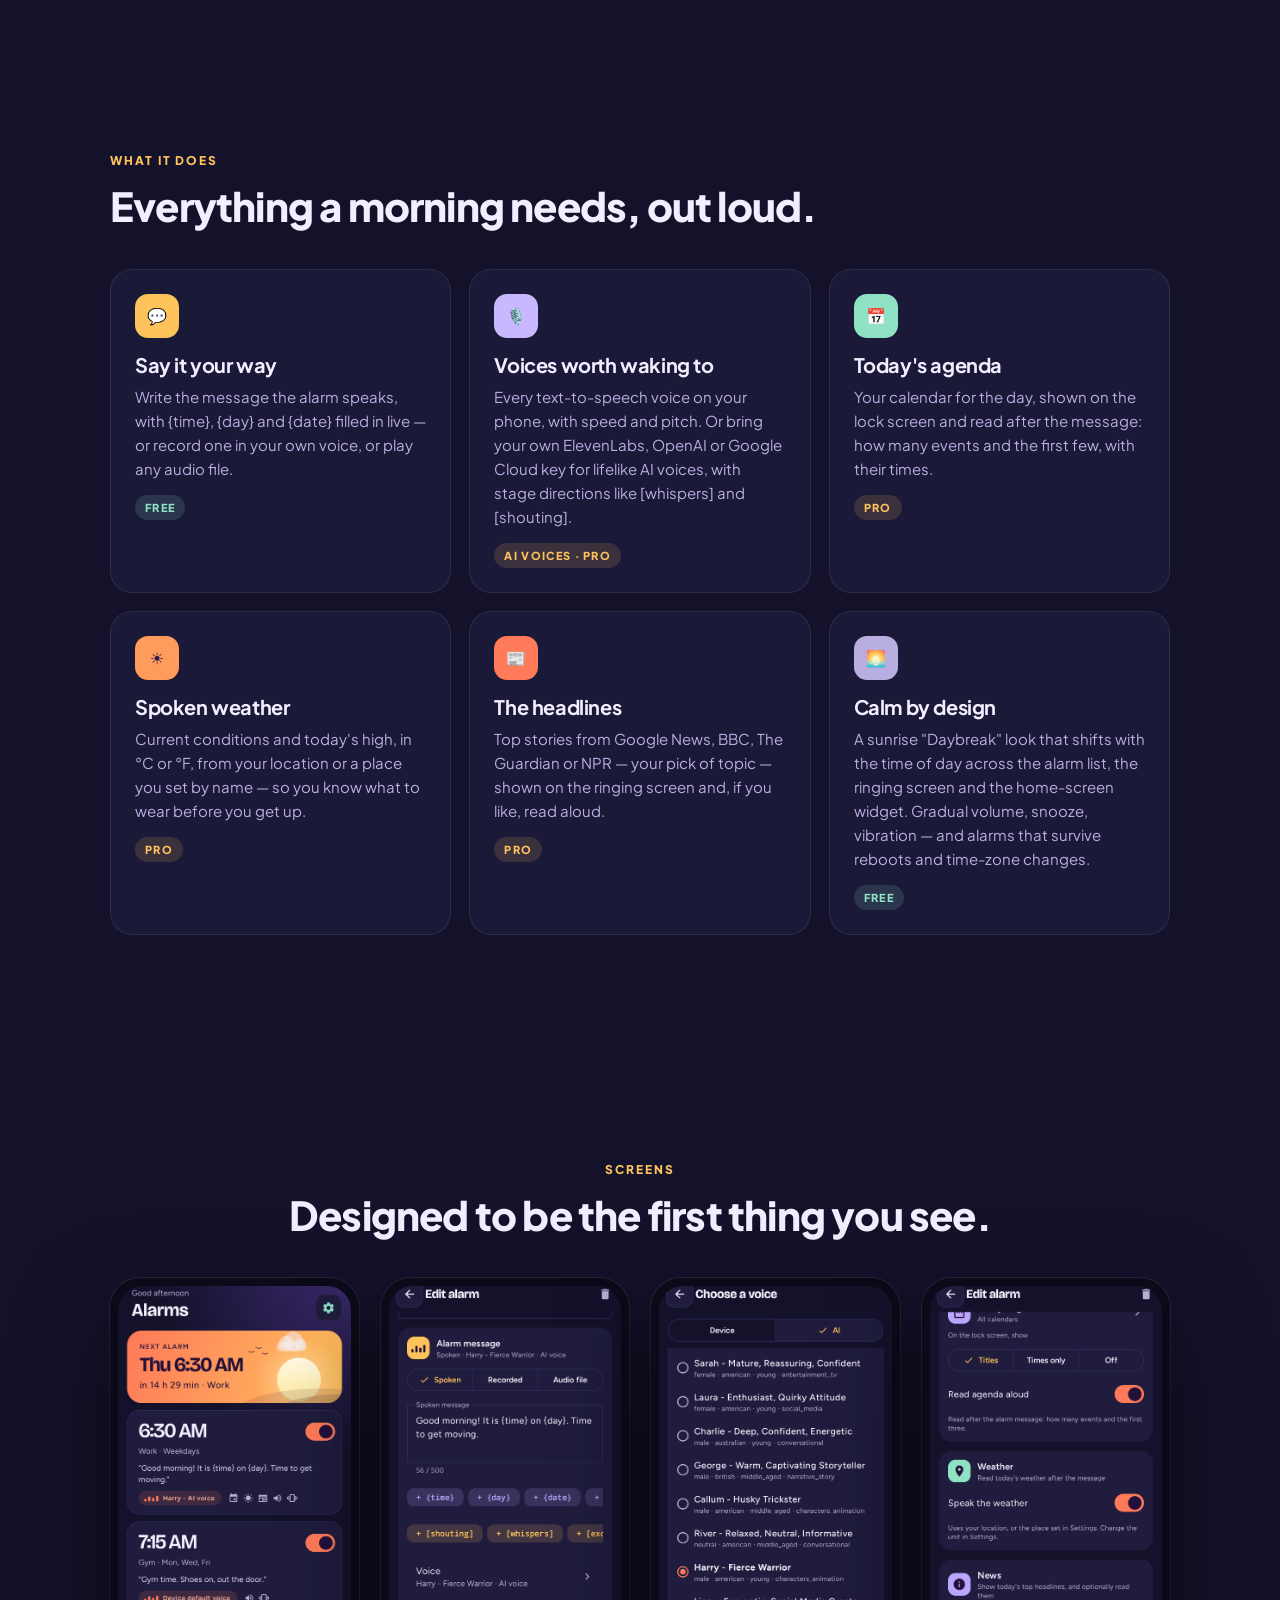
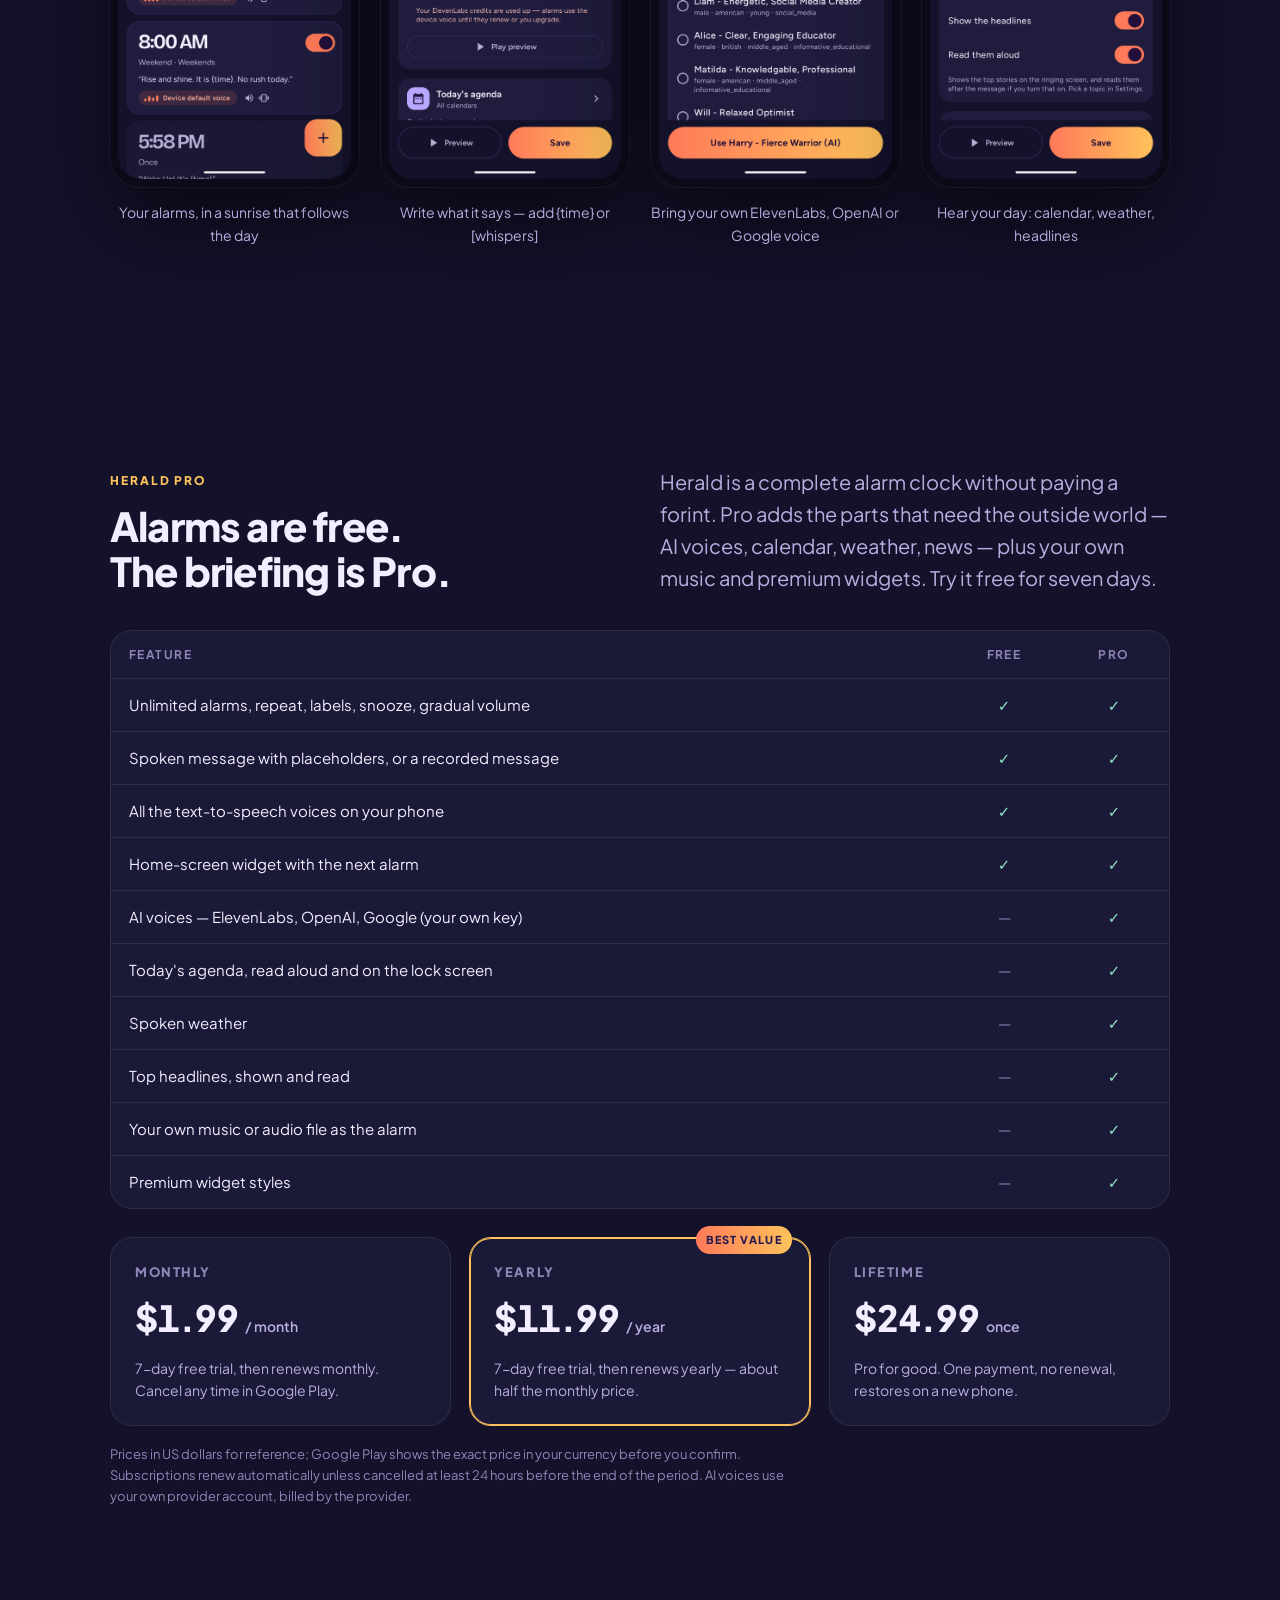
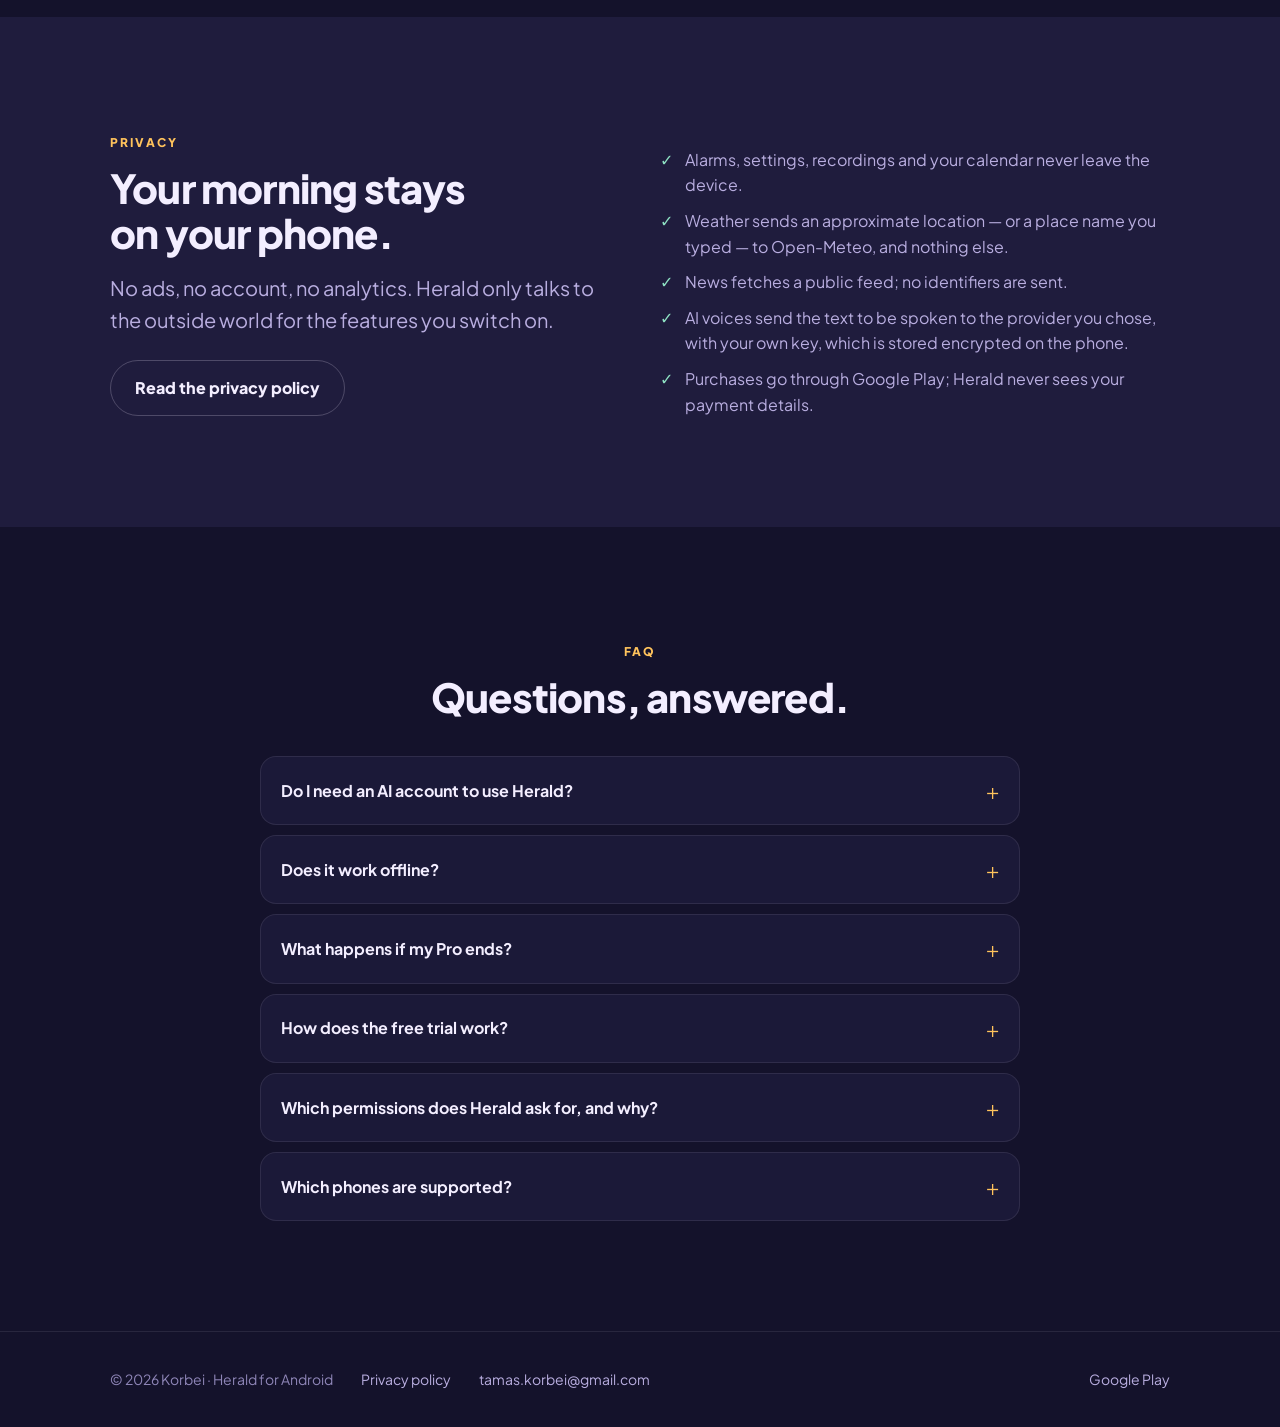
==== commit 83b471c0: "Scroll-reveal animations, floating hero phone; crop the status bar from site screenshots Co-Authored" ====
--- a/index.html
+++ b/index.html
@@ -44,7 +44,7 @@
       </div>
       <p class="hero-note">Free alarms forever · Pro briefing with a 7-day free trial · No ads, no account</p>
     </div>
-    <div class="phone"><img src="img/ringing.png" width="540" height="1200" alt="Herald's ringing screen: the time, the spoken message, today's agenda, the weather and the top stories"></div>
+    <div class="phone"><img src="img/ringing.png" width="540" height="1145" alt="Herald's ringing screen: the time, the spoken message, today's agenda, the weather and the top stories"></div>
   </div>
 </section>
 
@@ -88,10 +88,10 @@
       <h2>Designed to be the first thing you see.</h2>
     </div>
     <div class="screens">
-      <figure><div class="phone"><img src="img/list.png" width="540" height="1200" alt="Alarm list with the next alarm in a sunrise card" loading="lazy"></div><figcaption>Your alarms, in a sunrise that follows the day</figcaption></figure>
-      <figure><div class="phone"><img src="img/message.png" width="540" height="1200" alt="Alarm editor with the spoken message and placeholder chips" loading="lazy"></div><figcaption>Write what it says — add {time} or [whispers]</figcaption></figure>
-      <figure><div class="phone"><img src="img/voices.png" width="540" height="1200" alt="AI voice picker listing ElevenLabs voices" loading="lazy"></div><figcaption>Bring your own ElevenLabs, OpenAI or Google voice</figcaption></figure>
-      <figure><div class="phone"><img src="img/briefing.png" width="540" height="1200" alt="Agenda, weather and news switches in the alarm editor" loading="lazy"></div><figcaption>Hear your day: calendar, weather, headlines</figcaption></figure>
+      <figure><div class="phone"><img src="img/list.png" width="540" height="1145" alt="Alarm list with the next alarm in a sunrise card" loading="lazy"></div><figcaption>Your alarms, in a sunrise that follows the day</figcaption></figure>
+      <figure><div class="phone"><img src="img/message.png" width="540" height="1145" alt="Alarm editor with the spoken message and placeholder chips" loading="lazy"></div><figcaption>Write what it says — add {time} or [whispers]</figcaption></figure>
+      <figure><div class="phone"><img src="img/voices.png" width="540" height="1145" alt="AI voice picker listing ElevenLabs voices" loading="lazy"></div><figcaption>Bring your own ElevenLabs, OpenAI or Google voice</figcaption></figure>
+      <figure><div class="phone"><img src="img/briefing.png" width="540" height="1145" alt="Agenda, weather and news switches in the alarm editor" loading="lazy"></div><figcaption>Hear your day: calendar, weather, headlines</figcaption></figure>
     </div>
   </div>
 </section>
@@ -170,9 +170,9 @@
 
 <footer>
   <div class="wrap">
-    <span>© 2026 Tamás Korbei · Herald for Android</span>
+    <span>© 2026 Korbei · Herald for Android</span>
     <a href="privacy.html">Privacy policy</a>
-    <a href="mailto:tamas.korbei@egroup.hu">tamas.korbei@egroup.hu</a>
+    <a href="mailto:tamas.korbei@gmail.com">tamas.korbei@gmail.com</a>
     <a class="sp" href="https://play.google.com/store/apps/details?id=hu.korbei.herald">Google Play</a>
   </div>
 </footer>
--- a/style.css
+++ b/style.css
@@ -13,7 +13,7 @@
   radial-gradient(900px 600px at 80% -10%,rgba(255,122,89,.22),transparent 60%),
   radial-gradient(700px 500px at 0% 20%,rgba(61,42,112,.9),transparent 65%),
   linear-gradient(180deg,#2B1F56 0,#1A1738 35%,#14122B 100%)}
-img{max-width:100%;display:block}
+img{max-width:100%;height:auto;display:block}
 a{color:var(--coral)}
 h1,h2,h3{line-height:1.12;letter-spacing:-.02em;margin:0;text-wrap:balance}
 h1{font-size:clamp(38px,6vw,64px);font-weight:800}
@@ -128,3 +128,19 @@
 .doc p{margin:12px 0}
 .doc ul{padding-left:22px}.doc li{margin:8px 0}
 .doc .muted{color:var(--muted)}
+
+/* scroll reveal — progressive: without JS everything is simply visible */
+.js .reveal{opacity:0;transform:translateY(26px);transition:opacity .7s ease,transform .8s cubic-bezier(.2,.7,.2,1);transition-delay:var(--d,0s);will-change:opacity,transform}
+.js .reveal.in{opacity:1;transform:none}
+.js .reveal-scale{transform:translateY(26px) scale(.96)}
+.js .reveal-scale.in{transform:none}
+@keyframes float{0%,100%{transform:rotate(-2deg) translateY(0)}50%{transform:rotate(-2deg) translateY(-12px)}}
+.js .hero .phone.in{animation:float 7s ease-in-out 1s infinite}
+@media (max-width:860px){.js .hero .phone.in{animation:none}}
+.nav{transition:box-shadow .3s}
+.nav.scrolled{box-shadow:0 10px 30px rgba(0,0,0,.35)}
+@media (prefers-reduced-motion:reduce){
+  .js .reveal{opacity:1;transform:none;transition:none}
+  .js .hero .phone.in{animation:none}
+  html{scroll-behavior:auto}
+}
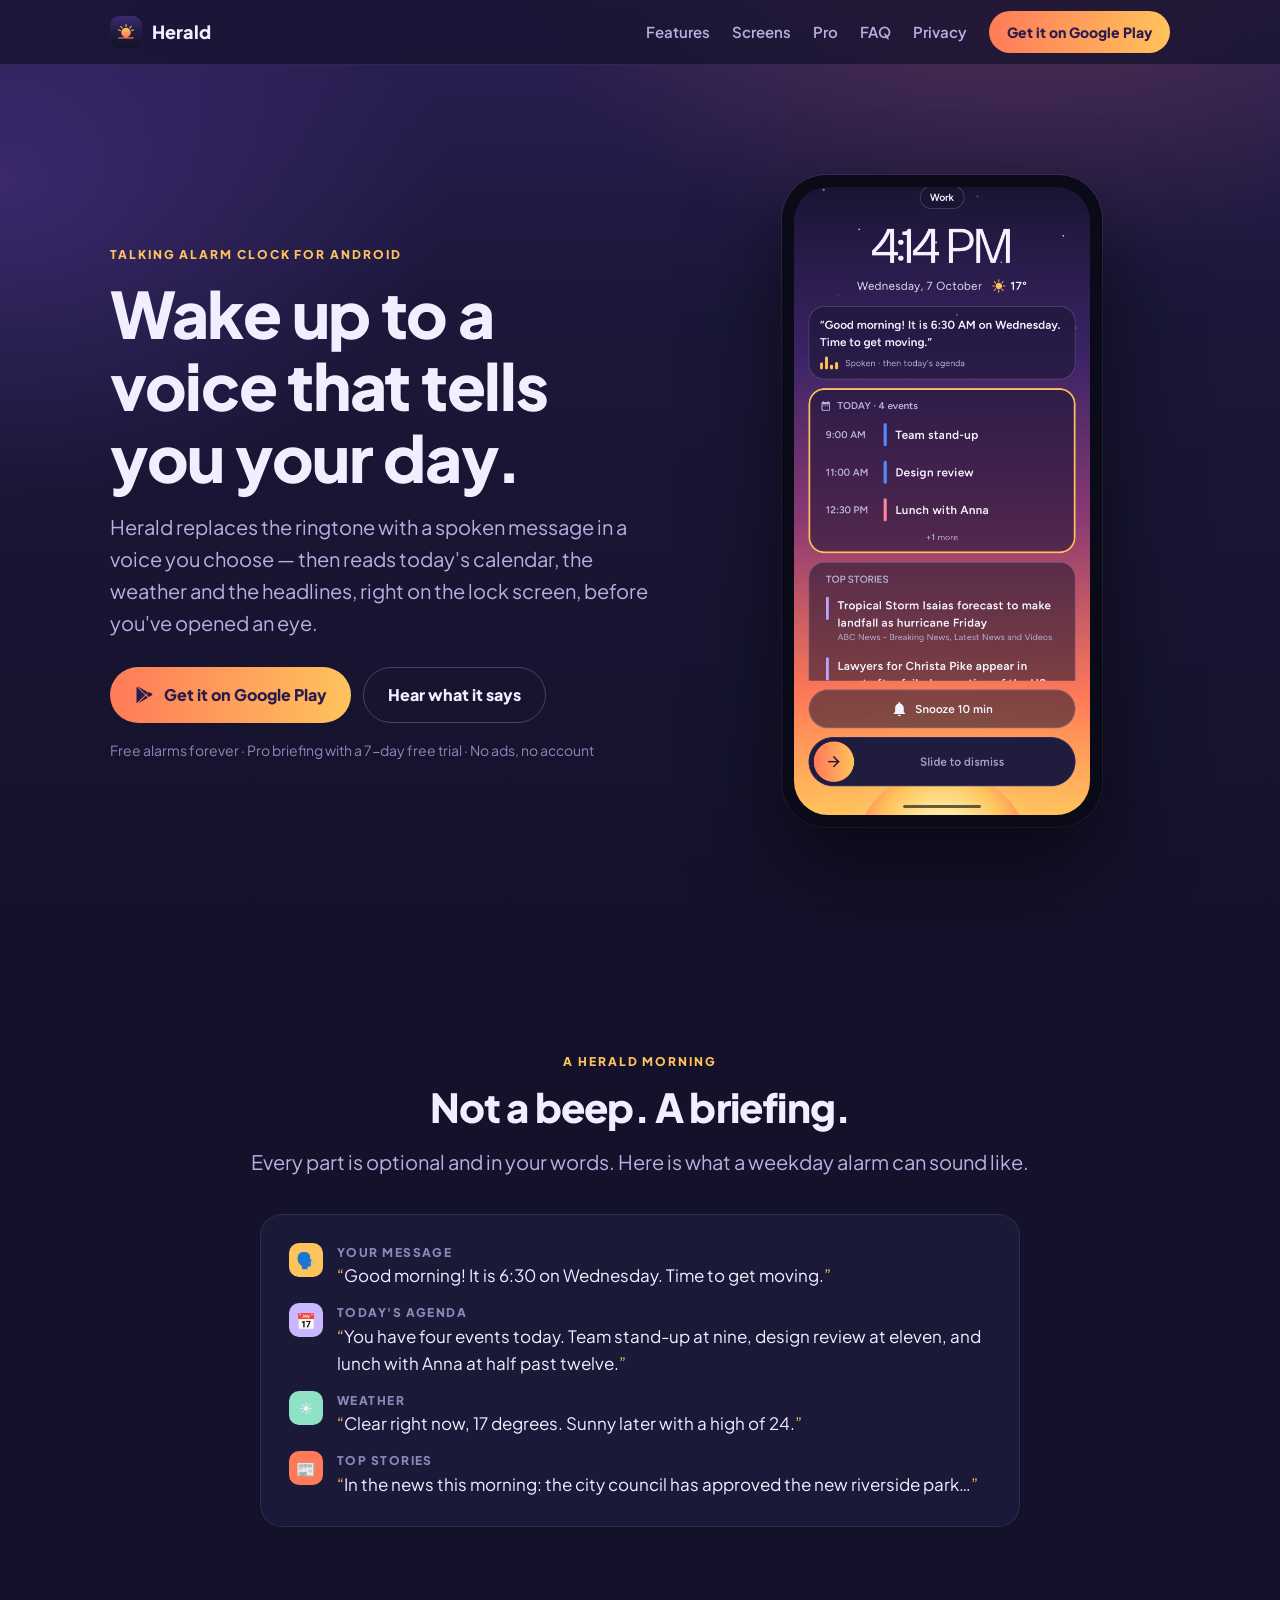
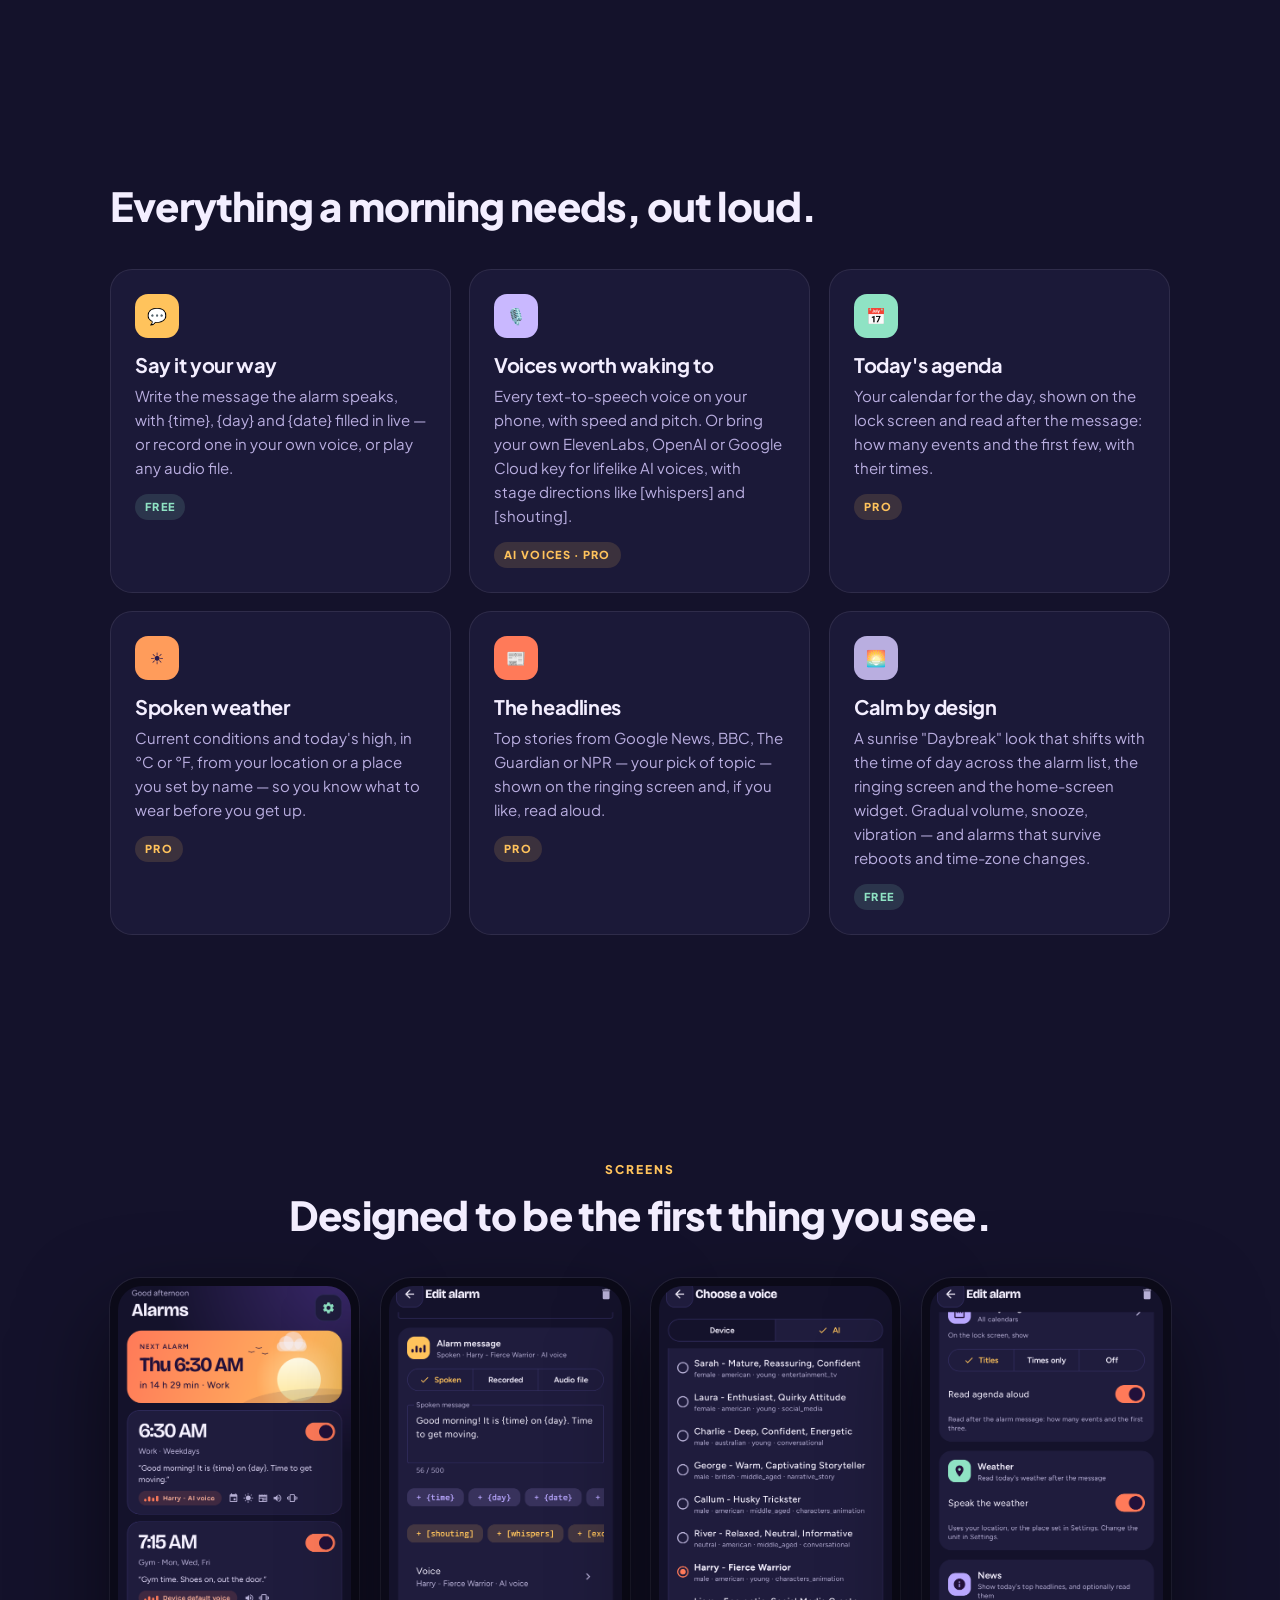
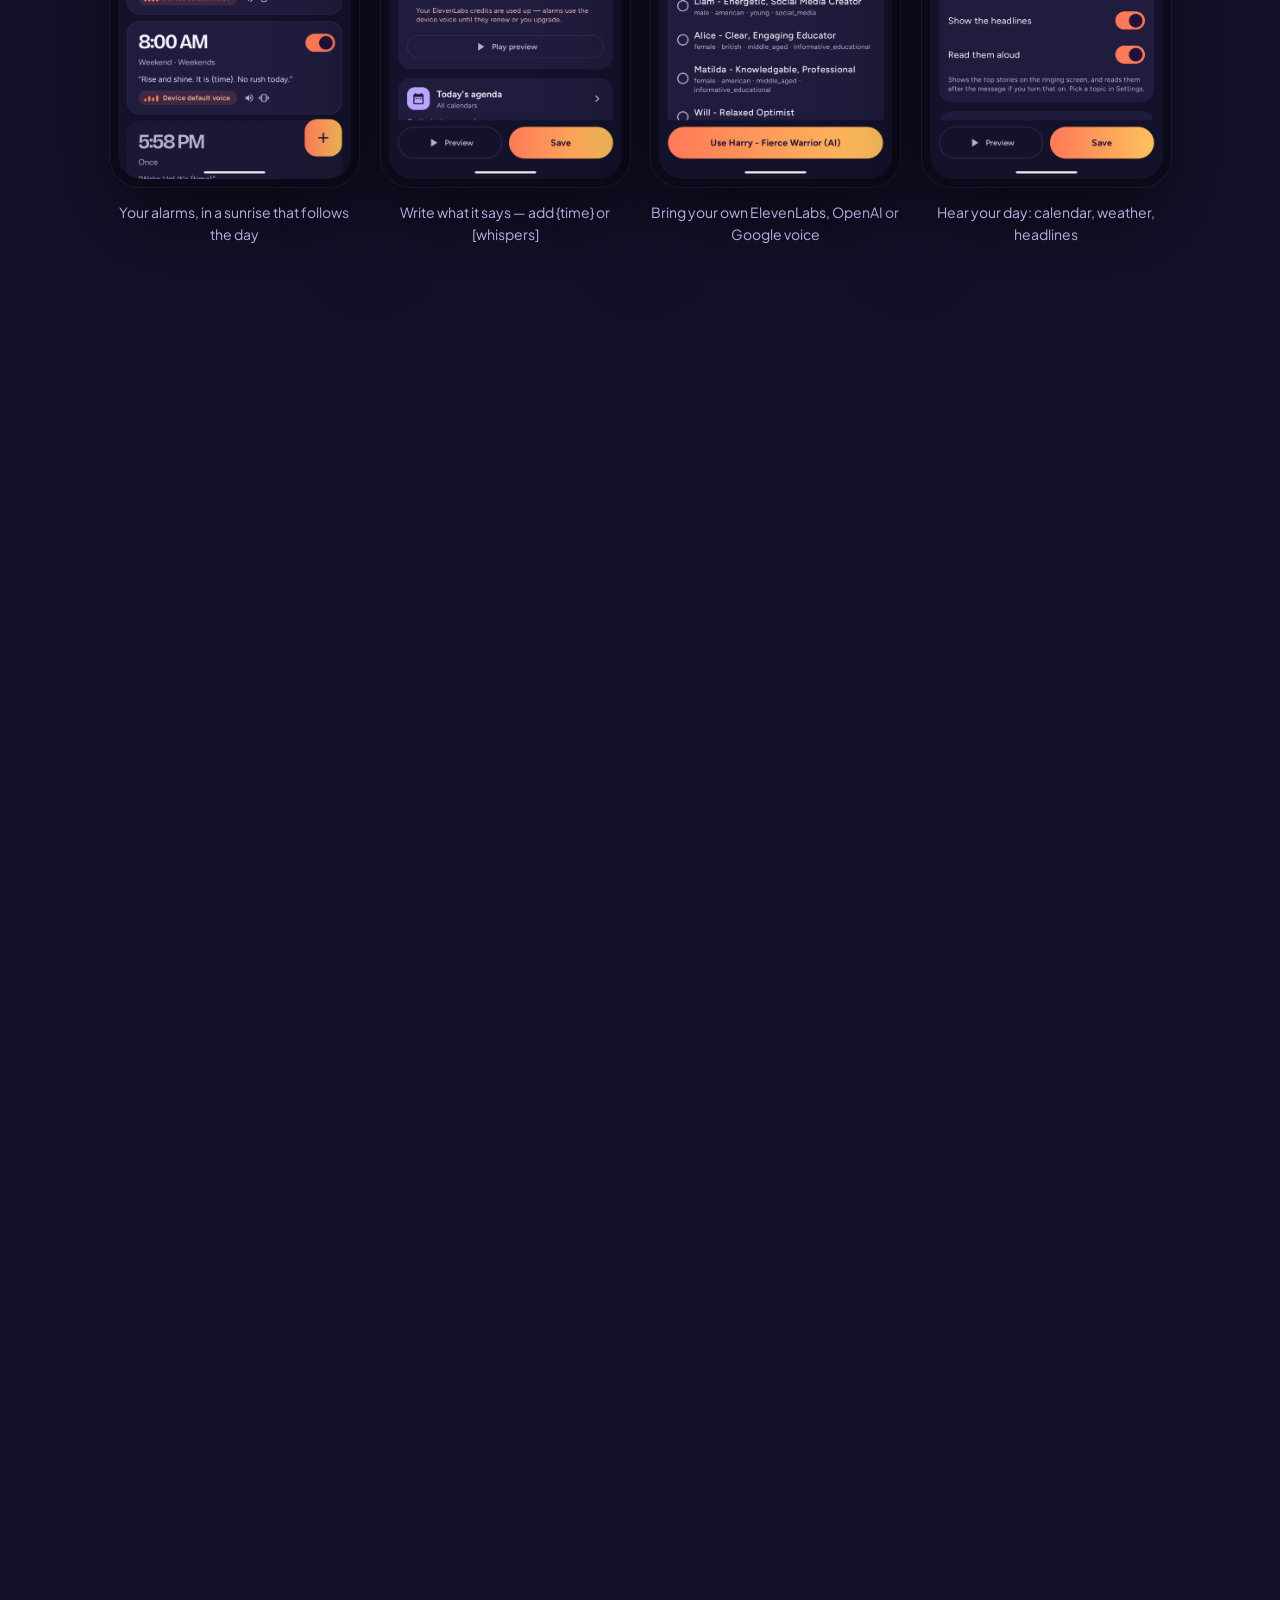
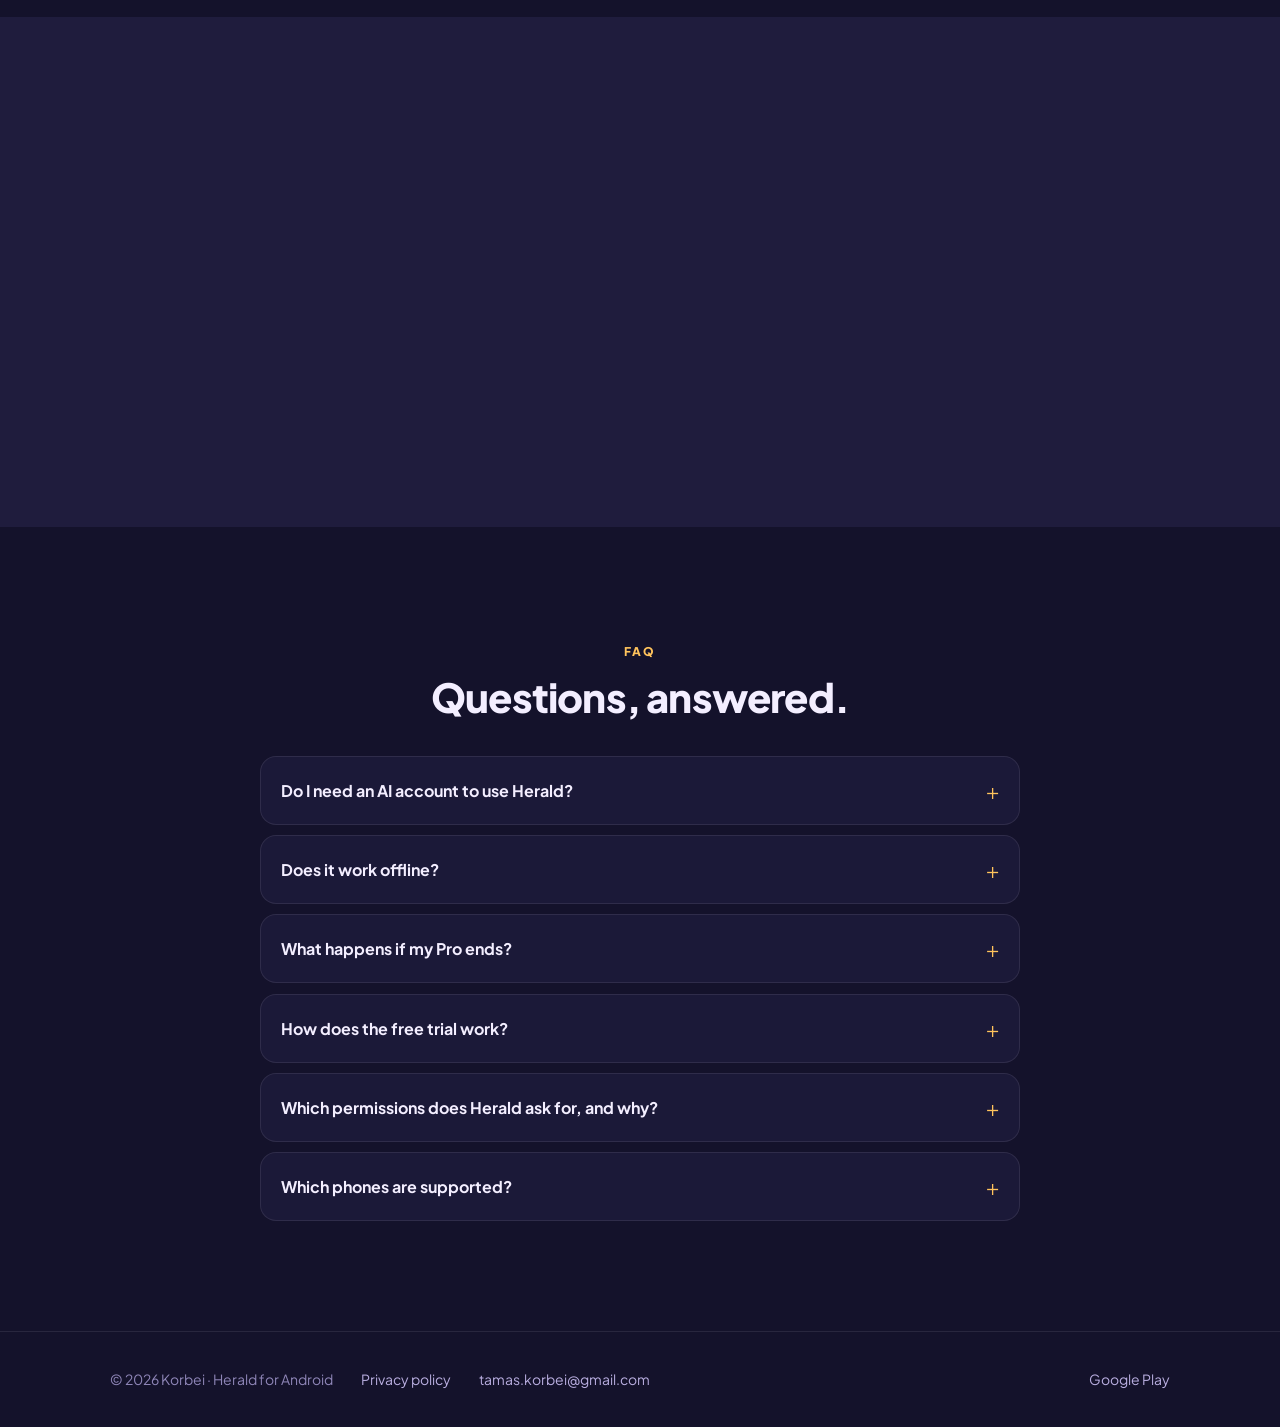
==== commit 4d46bc16: "Restore scroll animations after footer edit; match the policy page footer Co-Authored-By: Claude Fab" ====
--- a/index.html
+++ b/index.html
@@ -177,5 +177,31 @@
   </div>
 </footer>
 
+<script>
+(function () {
+  var root = document.documentElement;
+  root.classList.add("js");
+  // Mark what fades in: standalone blocks as one, grid children staggered.
+  var singles = document.querySelectorAll(".hero .wrap > div, #sample .wrap > div, .sample, #features .wrap > .eyebrow, #features .wrap > h2, #screens .wrap > div:not(.screens), .pro-head > *, .compare, .fine, .privacy .wrap > *, #faq .wrap > div:not(.faq)");
+  singles.forEach(function (el) { el.classList.add("reveal"); });
+  document.querySelectorAll(".grid, .screens, .plans, .faq").forEach(function (group) {
+    Array.prototype.forEach.call(group.children, function (el, i) {
+      el.classList.add("reveal"); if (group.classList.contains("screens")) el.classList.add("reveal-scale");
+      el.style.setProperty("--d", (i * 90) + "ms");
+    });
+  });
+  var reduce = window.matchMedia("(prefers-reduced-motion: reduce)").matches;
+  var targets = document.querySelectorAll(".reveal");
+  if (reduce || !("IntersectionObserver" in window)) { targets.forEach(function (el) { el.classList.add("in"); }); return; }
+  var io = new IntersectionObserver(function (entries) {
+    entries.forEach(function (e) { if (e.isIntersecting) { e.target.classList.add("in"); io.unobserve(e.target); } });
+  }, { rootMargin: "0px 0px -10% 0px", threshold: 0.12 });
+  targets.forEach(function (el) { io.observe(el); });
+  var nav = document.querySelector(".nav");
+  var onScroll = function () { nav.classList.toggle("scrolled", window.scrollY > 8); };
+  window.addEventListener("scroll", onScroll, { passive: true }); onScroll();
+})();
+</script>
+
 </body>
 </html>
